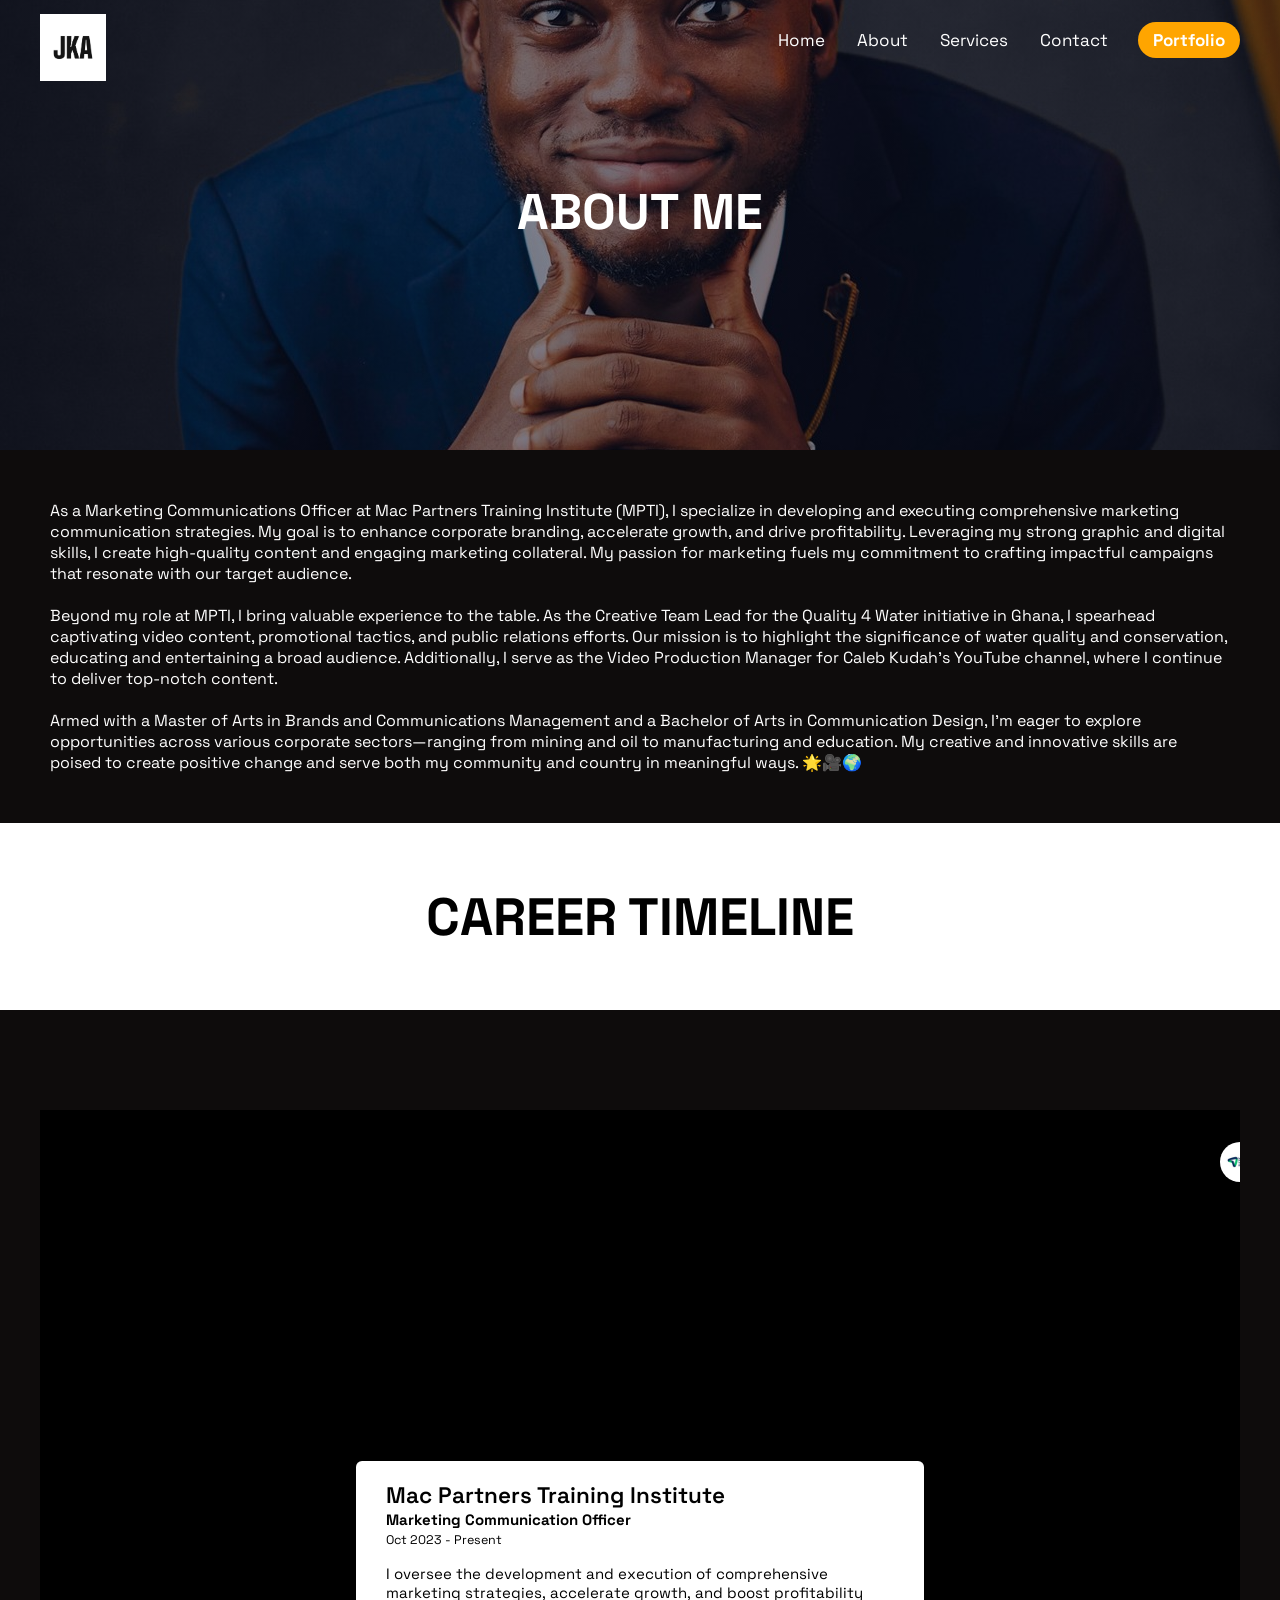
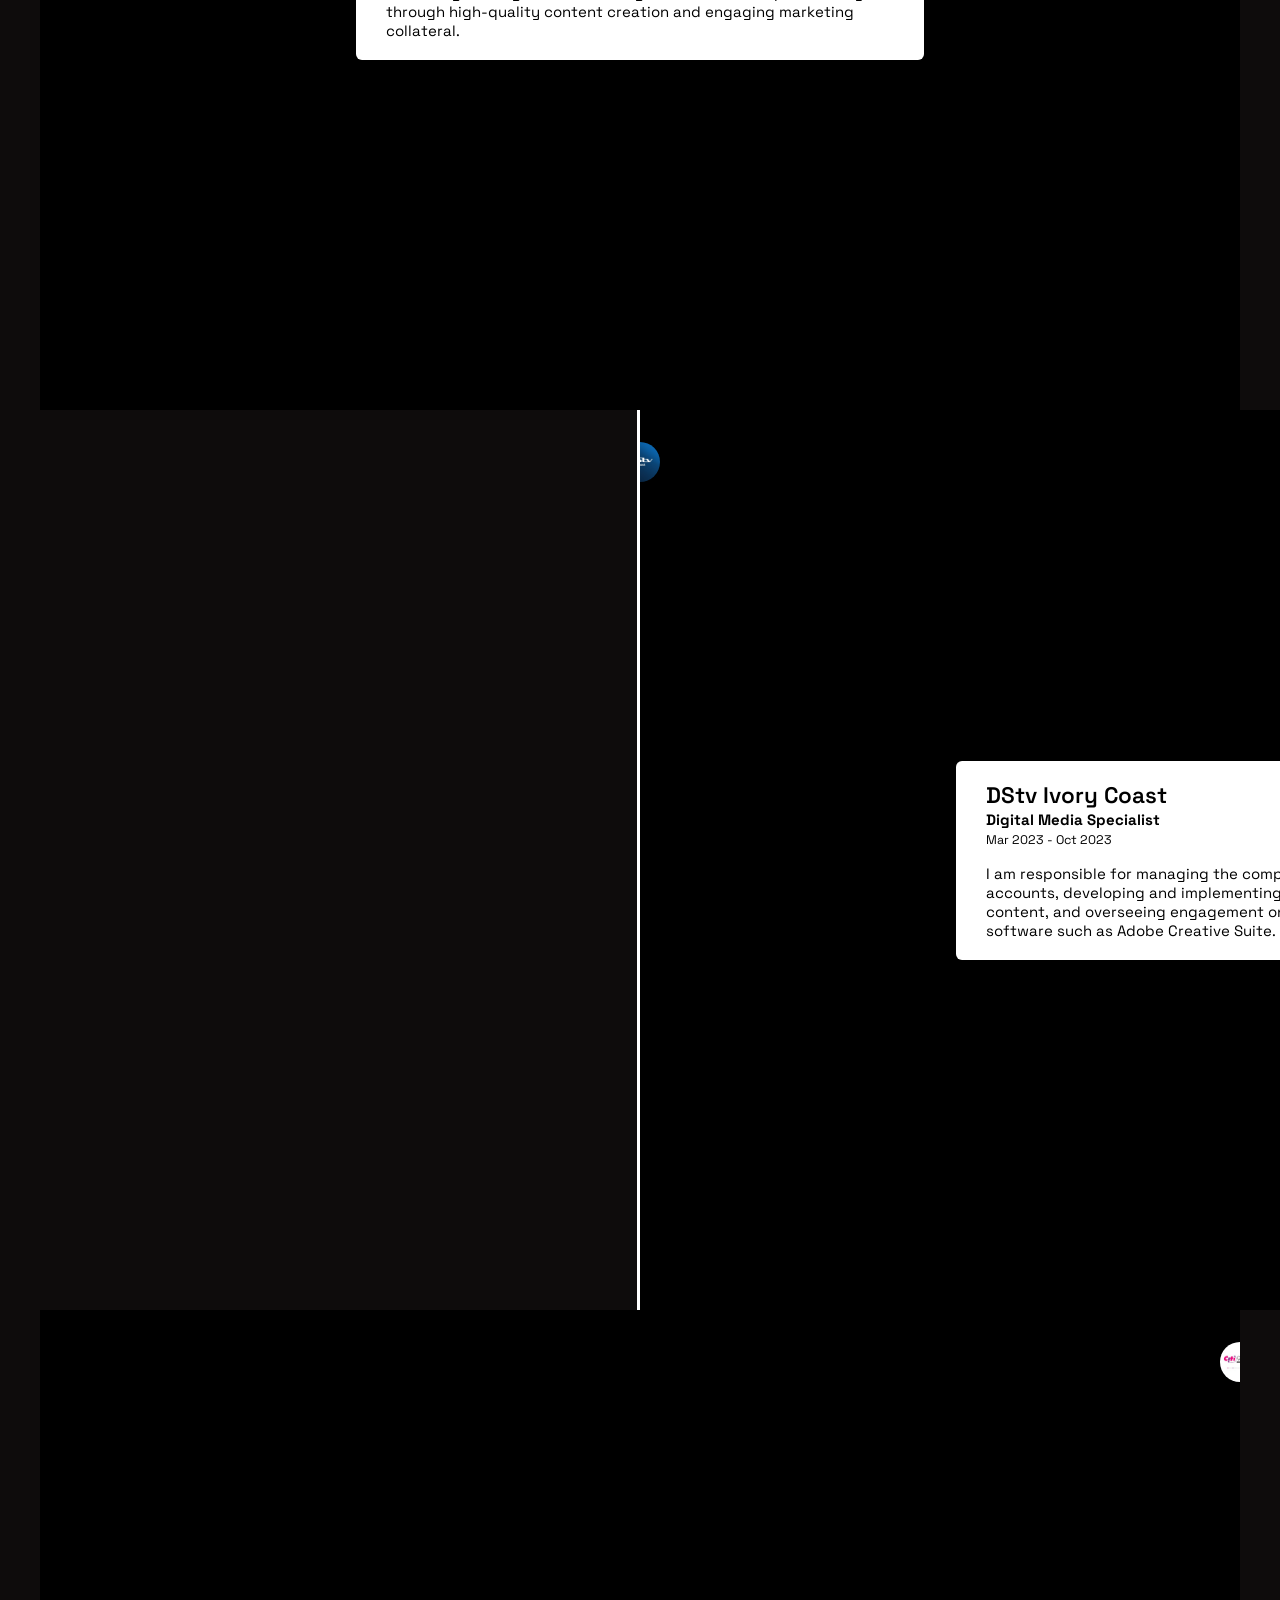
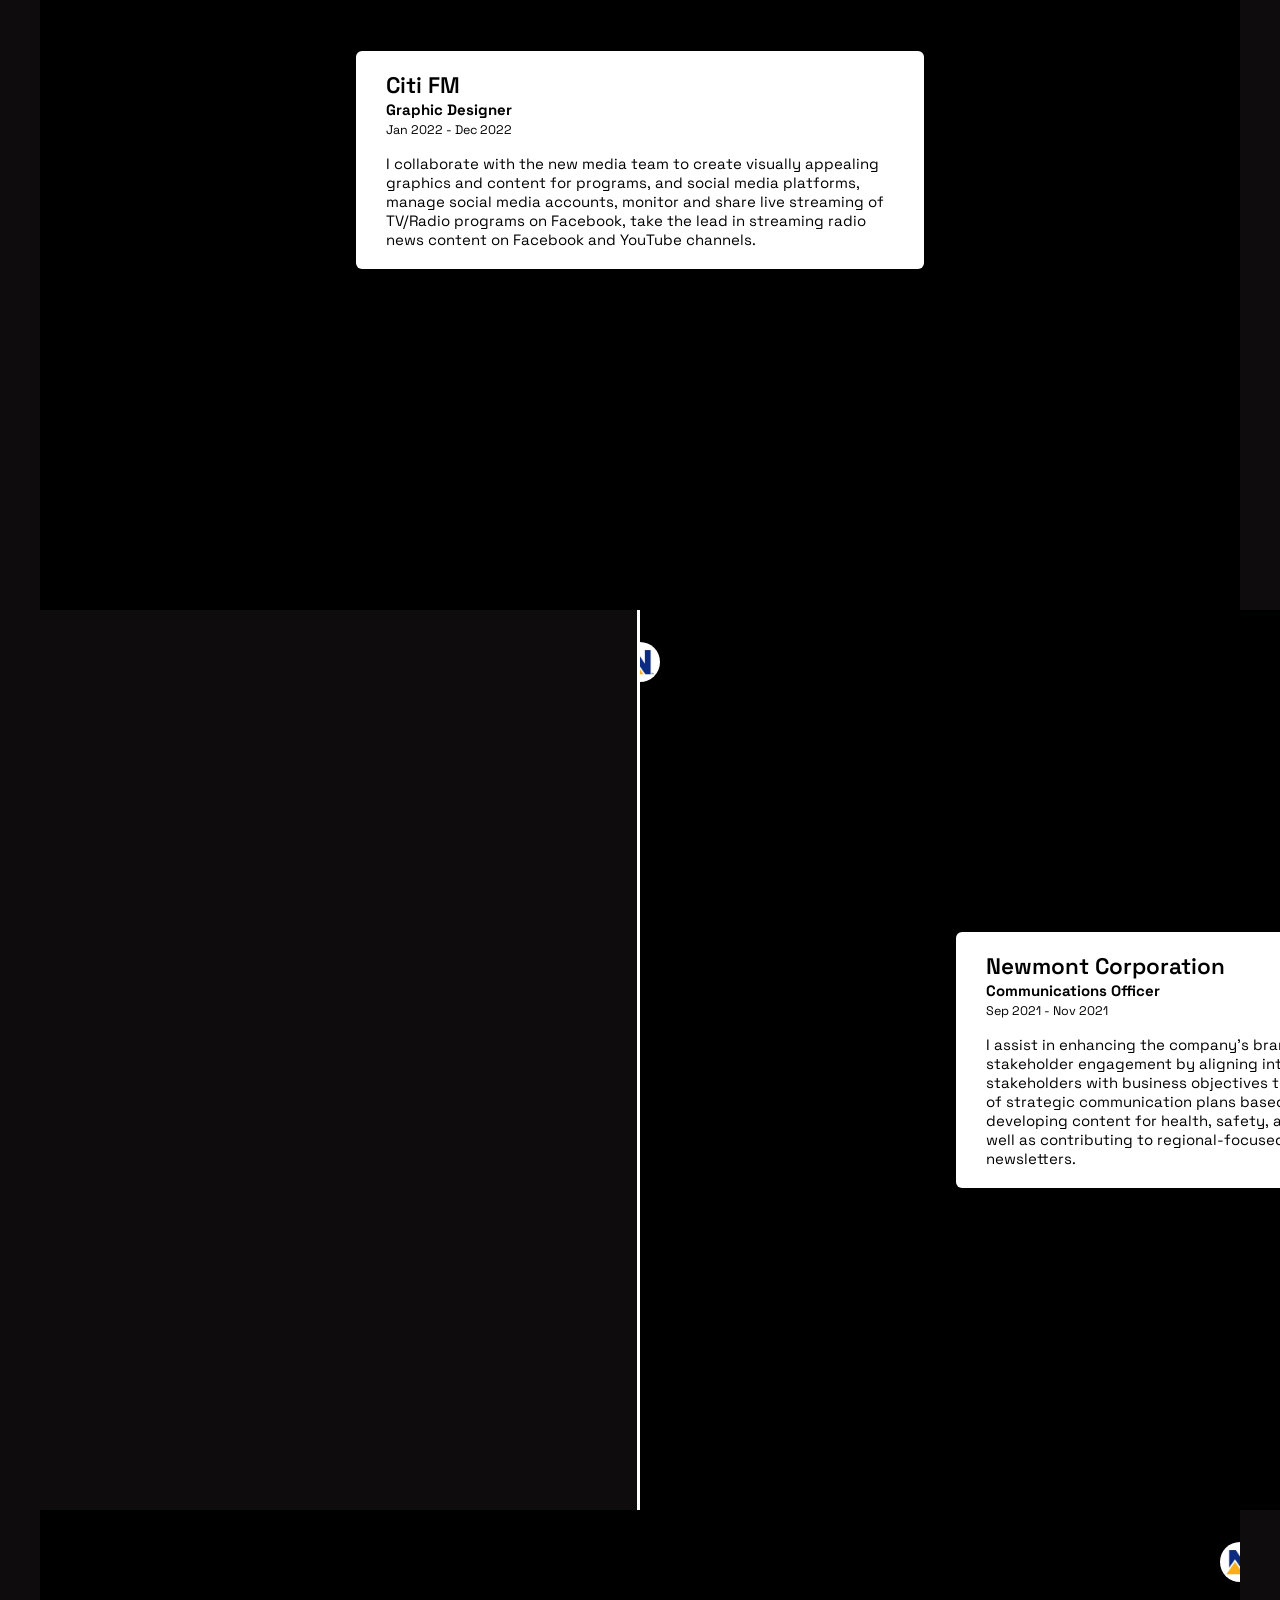
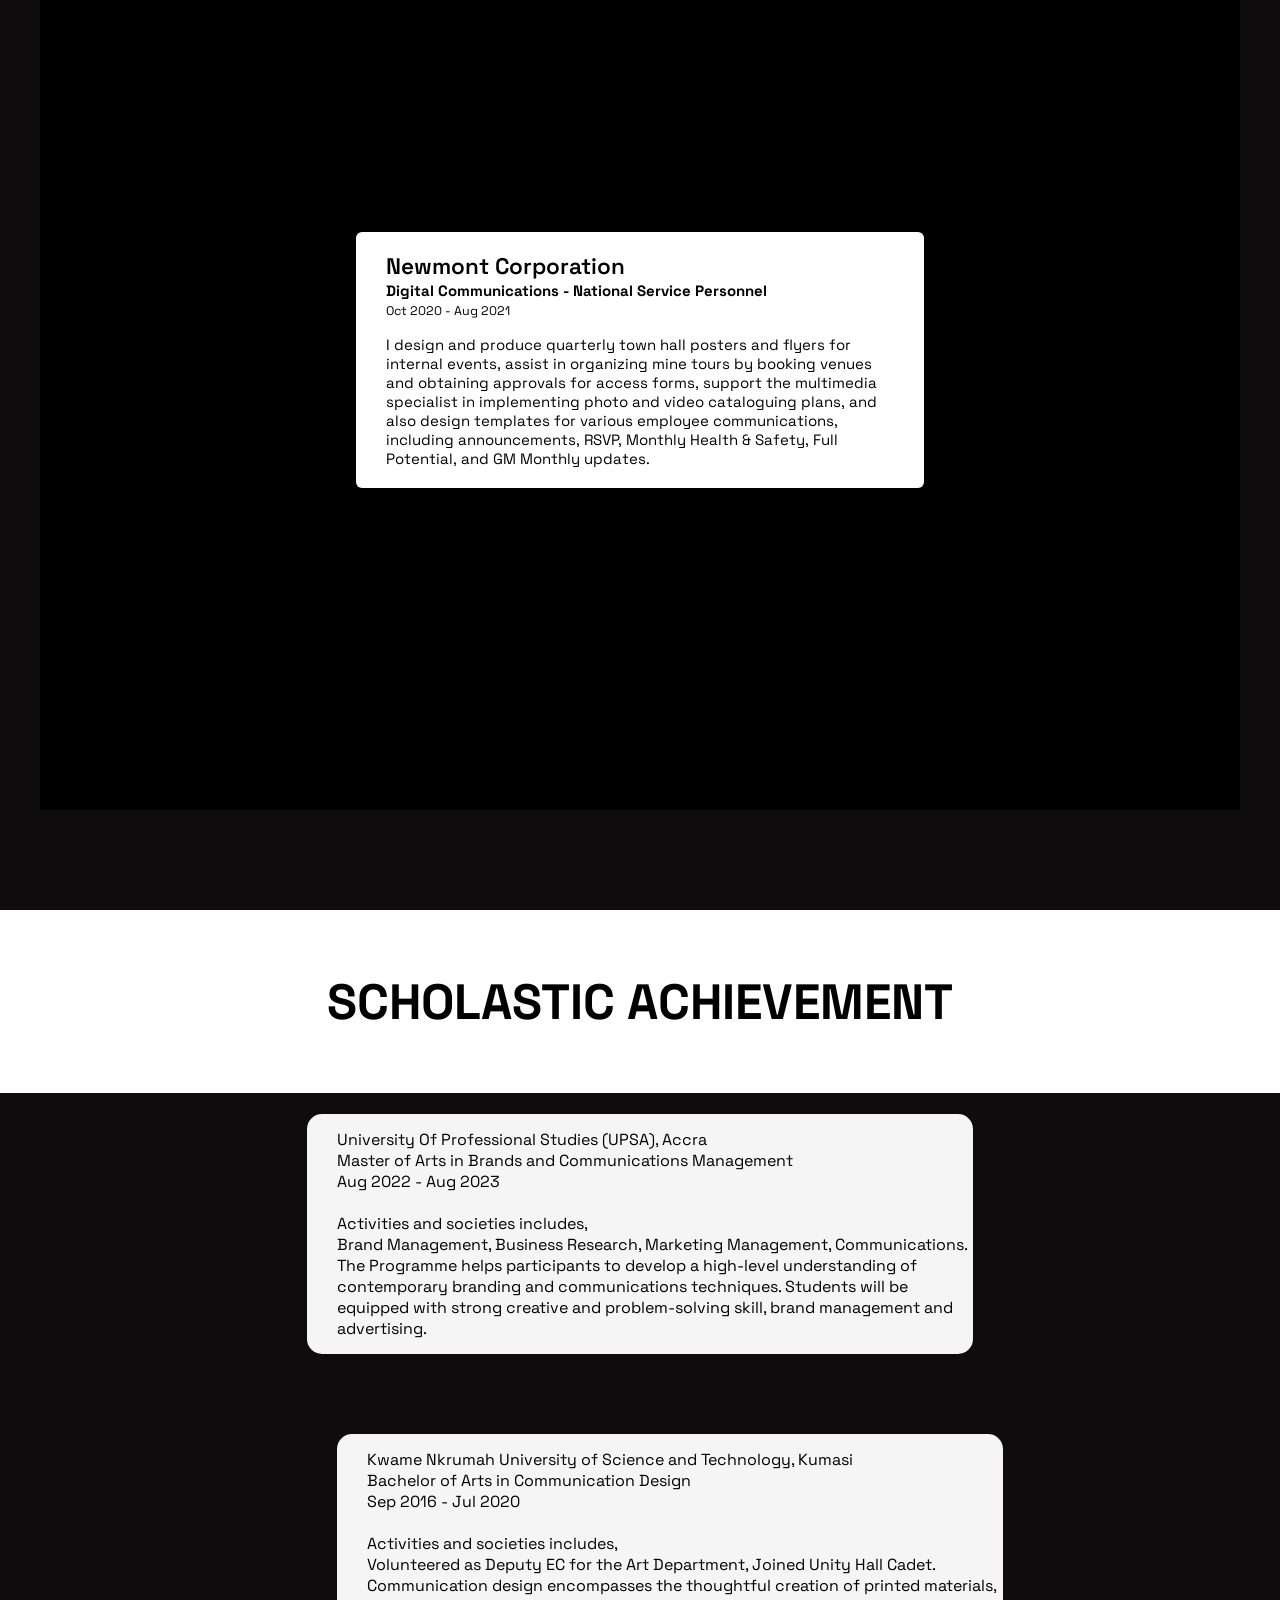
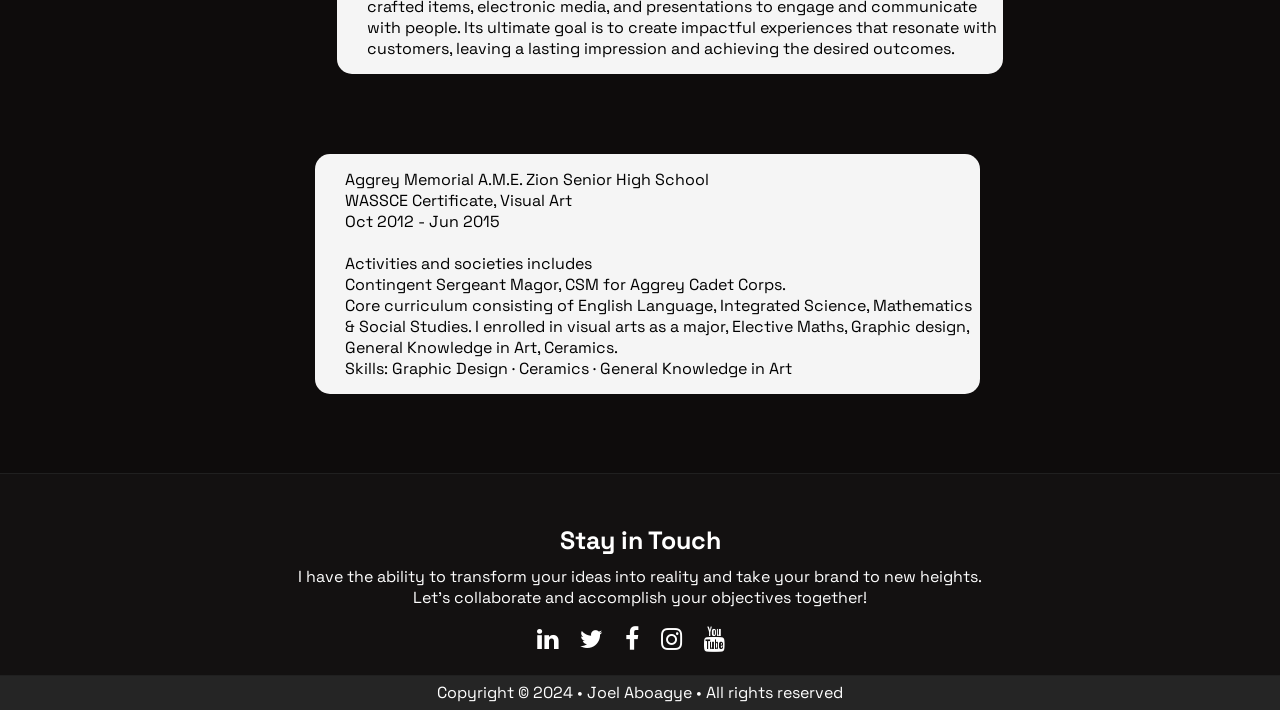
==== About.html @ 835c32fc "major changes" ====
<!DOCTYPE html>
<html lang="en">
<head>
    <meta charset="UTF-8">
    <meta http-equiv="X-UA-Compatible" content="IE=edge">
    <meta name="viewport" content="width=device-width, initial-scale=1.0">
    <link rel="stylesheet" href="styles.css">

    <link rel="stylesheet" href="https://cdnjs.cloudflare.com/ajax/libs/font-awesome/5.12.0-2/css/all.min.css" integrity="sha256-46r060N2LrChLLb5zowXQ72/iKKNiw/lAmygmHExk/o=" crossorigin="anonymous" />

    <link rel="preconnect" href="https://fonts.googleapis.com">
    <link rel="preconnect" href="https://fonts.gstatic.com" crossorigin>
    <link href="https://fonts.googleapis.com/css2?family=Poppins:wght@200;300;400;600;700&family=Space+Grotesk:wght@300;400;500;600;700&display=swap" rel="stylesheet">

    <link rel="stylesheet" href="//maxcdn.bootstrapcdn.com/font-awesome/4.1.0/css/font-awesome.min.css">
    <title>My Website</title>
</head>
<body>
    <header class="about-header">
        <div class="navbar">
            <div class="logo"><a href="index.html"><img src="mypics/JKA1.jpg" alt=""></a></div>

            <ul class="links">
                <li>
                    <a href="index.html" class="active">Home</a>
                </li>
                <li>
                    <a href="About.html">About</a>
                </li>
                <li>
                    <a href="Services.html">Services</a>
                </li>
                
                <li>
                    <a href="Contact.html">Contact</a>
                </li>
            </ul>
            <a href="#" class="action-btn">Portfolio</a>
            <div class="toggle_btn">
                <i class="fa fa-solid fa-bars"></i>
            </div>
            
        </div>
        <div class="dropdown-menu">
            <li>
                <a href="index.html" class="active">Home</a>
            </li>
            <li>
                <a href="About.html" class="abt-text-con">About</a>
            </li>
            <li>
                <a href="Services.html">Services</a>
            </li>
            
            <li>
                <a href="Contact.html">Contact</a>
            </li>

            <li>
                <a href="https://www.behance.net/knightworks" class="action-btn">Portfolio</a>
            </li>
        </div>  
        <h1 class="abt-text">ABOUT ME</h1>  
        </header>
        
        <section class="about-sec">
            
            <p>
                As a Marketing Communications Officer at Mac Partners Training Institute (MPTI), I specialize in developing and executing comprehensive marketing communication strategies. My goal is to enhance corporate branding, accelerate growth, and drive profitability. Leveraging my strong graphic and digital skills, I create high-quality content and engaging marketing collateral. My passion for marketing fuels my commitment to crafting impactful campaigns that resonate with our target audience. <br> <br>


                Beyond my role at MPTI, I bring valuable experience to the table. As the Creative Team Lead for the Quality 4 Water initiative in Ghana, I spearhead captivating video content, promotional tactics, and public relations efforts. Our mission is to highlight the significance of water quality and conservation, educating and entertaining a broad audience. Additionally, I serve as the Video Production Manager for Caleb Kudah’s YouTube channel, where I continue to deliver top-notch content. <br> <br> Armed with a Master of Arts in Brands and Communications Management and a Bachelor of Arts in Communication Design, I’m eager to explore opportunities across various corporate sectors—ranging from mining and oil to manufacturing and education. My creative and innovative skills are poised to create positive change and serve both my community and country in meaningful ways. 🌟🎥🌍
                </p>
        </section>


        <section class="insights-sec">
            <h1>CAREER TIMELINE</h1>
        </section>

        <div class="timeline">
            <div class="container left-container">
                <img src="wk exp icon folder/mac_partners_training_institute_mpti_logo (1).jpg" alt="">
                <div class="textbox">
                    <h2>Mac Partners Training Institute</h2>
                    <h4>Marketing Communication Officer</h4>
                    <small>Oct 2023 - Present</small>
                    <p>
                        I oversee the development and execution of comprehensive marketing strategies, accelerate growth, and boost profitability through high-quality content creation and engaging marketing collateral.
                    </p>
                    
                </div>
            </div>

            <div class="container right-container">
                <img src="wk exp icon folder/dstv_ci_logo.jpg" alt="">
                <div class="textbox">
                    <h2>DStv Ivory Coast</h2>
                    <h4>Digital Media Specialist</h4>
                    <small>Mar 2023 - Oct 2023</small>
                    <p>
                        I am responsible for managing the company's social media accounts, developing and implementing strategies, creating content, and overseeing engagement on all platforms and design software such as Adobe Creative Suite.
                    </p>
                </div>
            </div>

            <div class="container left-container">
                <img src="wk exp icon folder/1631345094212.jpg" alt="">
                <div class="textbox">
                    <h2>Citi FM</h2>
                    <h4>Graphic Designer</h4>
                    <small>Jan 2022 - Dec 2022</small>
                    <p>
                    I collaborate with the new media team to create visually appealing graphics and content for programs, and social media platforms, manage social media accounts, monitor and share live streaming of TV/Radio programs on Facebook, take the lead in streaming radio news content on Facebook and YouTube channels.
                    </p>
                    <span class="left-container-arrow"></span>
                </div>
            </div>

            <div class="container right-container">
                <img src="wk exp icon folder/newmont_logo.jpg" alt="">
                <div class="textbox">
                    <h2>Newmont Corporation</h2>
                    <h4>Communications Officer</h4>
                    <small>Sep 2021 - Nov 2021</small>
                    <p>
                        I assist in enhancing the company's brand reputation and stakeholder engagement by aligning internal and external stakeholders with business objectives through the implementation of strategic communication plans based on strategic priorities and developing content for health, safety, and wellbeing updates, as well as contributing to regional-focused stories for Ahafo Digest newsletters.
                    </p>
                    <span class="right-contanier-arrow"></span>
                </div>
            </div>


            <div class="container left-container">
                <img src="wk exp icon folder/newmont_logo.jpg" alt="">
                <div class="textbox">
                    <h2>Newmont Corporation</h2>
                    <h4>Digital Communications - National Service Personnel</h4>
                    <small>Oct 2020 - Aug 2021</small>
                    <p>
                        I design and produce quarterly town hall posters and flyers for internal events, assist in organizing mine tours by booking venues and obtaining approvals for access forms, support the multimedia specialist in implementing photo and video cataloguing plans, and also design templates for various employee communications, including announcements, RSVP, Monthly Health & Safety, Full Potential, and GM Monthly updates.
                    </p>
                    <span class="left-container-arrow"></span>
                </div>
            </div>
        </div>

        

        <section class="insights-sec-schol">
            <h1>SCHOLASTIC ACHIEVEMENT</h1>
        </section>
<br>
        <div class="edu-sec">
            <div>
                <img class="img-upsa" src="https://th.bing.com/th/id/R.47d1476c6feaf0cfed3f08c037cd4e60?rik=mJBoPCYulxwyiA&pid=ImgRaw&r=0" alt="">
            </div>

            <div class="edu-text">
                <p>University Of Professional Studies (UPSA), Accra  <br>
                    Master of Arts in Brands and Communications Management <br>
                            Aug 2022 - Aug 2023 <br>
                             <br>
                            Activities and societies includes, <br> Brand Management, Business Research, Marketing Management, Communications. <br>
                            The Programme helps participants to develop a high-level understanding of contemporary branding and communications techniques. Students will be equipped with strong creative and problem-solving skill, brand management and advertising.
                </p>
            </div>
        </div>


        <div class="edu-sec">
            <div>
                <img class="img-tech" src="https://th.bing.com/th/id/R.969e528e733d2553b0fc9f941fc9fe55?rik=bQxvaY7eZhx7xA&riu=http%3a%2f%2fafsyaw.com%2fassets%2fimages%2fKNUST-Seal.png&ehk=iBnoqmcMQBw2HQaSf4mGIztIzxyto2aoMhI7Qc3y7d8%3d&risl=&pid=ImgRaw&r=0" alt="">
            </div>

            <div class="edu-text">
                <p>
                    Kwame Nkrumah University of Science and Technology, Kumasi
                    <br>
                    Bachelor of Arts in Communication Design <br>
                    Sep 2016 - Jul 2020  <br>
                     <br>
                    Activities and societies includes, <br> Volunteered as Deputy EC for the Art Department, Joined Unity Hall Cadet.<br>
                    Communication design encompasses the thoughtful creation of printed materials, crafted items, electronic media, and presentations to engage and communicate with people. Its ultimate goal is to create impactful experiences that resonate with customers, leaving a lasting impression and achieving the desired outcomes.
                </p>
            </div>
        </div>


        <div class="edu-sec">
            <div>
                <img class="img-agg" src="https://th.bing.com/th/id/R.e1ce045b26435113aca2fcd8157091fb?rik=fn79MiaifvZ8BA&pid=ImgRaw&r=0&sres=1&sresct=1" alt="">
            </div>

            <div class="edu-text">
                <p>
                    Aggrey Memorial A.M.E. Zion Senior High School <br>
                    WASSCE Certificate, Visual Art  <br>
                    Oct 2012 - Jun 2015 <br>
                     <br>
                    Activities and societies includes <br> Contingent Sergeant Magor, CSM for Aggrey Cadet Corps. <br>
                    Core curriculum consisting of English Language, Integrated Science, Mathematics & Social Studies. I enrolled in visual arts as a major, Elective Maths, Graphic design, General Knowledge in Art, Ceramics. <br>
                    Skills: Graphic Design · Ceramics · General Knowledge in Art </p>
            </div>
        </div>


        

        <footer>
            <h3>Stay in Touch</h3>
            <p>I have the ability to transform your ideas into reality and take your brand to new heights. <br> Let's collaborate and accomplish your objectives together!</p>
            <div class="footer-icons">
                <a href="https://www.linkedin.com/in/joel-kwabena-aboagye-44b17a11a/"><i class="fa fa-brands fa-linkedin"></i></a>
                <a href="https://twitter.com/JoelKAboagye"><i class="fa fa-brands fa-twitter"></i></a>
                <a href="https://www.facebook.com/JoelKAboagye"><i class="fa fa-brands fa-facebook"></i></a>
                <a href="https://www.instagram.com/joelkaboagye/"><i class="fa fa-brands fa-instagram"></i></a>
                <a href="https://www.youtube.com/@JoelAboagye?sub_confirmation=1"><i class="fa fa-brands fa-youtube"></i></a>
            </div>
        </footer>
        <p class="footer-don">Copyright © 2024 • Joel Aboagye • All rights reserved</p>
    <script>
        const toggleBtn = document.querySelector('.toggle_btn')
        const toggleBtnIcon = document.querySelector('.toggle_btn i')
        const dropdownMenu = document.querySelector('.dropdown-menu')

        toggleBtn.onclick = function() {
            dropdownMenu.classList.toggle('open')
            const isOpen = dropdownMenu.classList.contains('open')

            toggleBtnIcon.classList = isOpen
            ? 'fa fa-solid fa-times'
            : 'fa fa-solid fa-bars'
        }
    </script>
</body>
</html>
---- styles.css ----
*{
    margin: 0;
    padding: 0;
    font-family: 'Space Grotesk', sans-serif;
    box-sizing: border-box;
}


body{
    background-color: rgb(14, 12, 12);
    color: #fff;
}

header{
    min-height: 100vh;
    width: 100%;
    background-position: center;
    background-size: cover;
    position: relative;
    padding-left: 30px;
    padding-right: 30px; 
    background-image: linear-gradient(rgba(4,9,30,0.3), rgba(4,9,30,0.3)),
    url(mypics/WhatsApp\ Image\ 2024-02-21\ at\ 11.36.39\ AM3.jpg);
    
}



li{
    list-style: none;
}

a{
    text-decoration: none;
    font-size: 17px;
    color: white;
}

a:hover{
    color: orange;
    outline: #fff;
}

.navbar{
    margin-top: 50px;
    width: 100%;
    height: 80px;
    max-width: 1200px;
    margin: 0 auto;
    display: flex;
    align-items: center;
    justify-content: space-between;
}

.navbar .logo img{
    margin-top: 20px    ;
    width: 23%;
    position: relative;
}

.navbar .links{
    display: flex;
    gap: 2rem;
    padding-left: 450px;
    margin-right: 30px;
}

.navbar .toggle_btn {
    font-size: 1.5rem;
    cursor: pointer;
    display: none;
}

@media (max-width: 1100px) {
    .navbar .logo img{
        width: 8%;
        position: relative;
    }
}


.action-btn{
    background-color: orange;
    padding: 7px 15px 7px 15px;
    border-radius: 40px;
    font-weight: bold;
    cursor: pointer;
    outline: none;
    transition: scale 0.2 ease;
}

.action-btn:hover{
    scale: 1.05;
    color: #fff;
}

.action-btn:active{
    scale: 0.95;
}

.dropdown-menu{
    display: none;
    position: absolute;
    right: 2rem;
    top: 55px;
    height: 0;
    width: 300px;
    background: rgba(255, 255, 255, 0.13);
    backdrop-filter: blur(15px);
    border-radius: 15px;
    overflow: hidden;
    transition: height 0.2s cubic-bezier(0.175, 0.885, 0.32, 1.275);
}

.dropdown-menu.open{
    height: 240px;
}

.dropdown-menu li{
    padding: 0.7rem;
    display: flex;
    align-items: center;
    justify-content: center;
}

.dropdown-menu .action-btn{
    width: 100%;
    display: flex;
    justify-content: center;
}

@media (max-width: 1100px) {
    .navbar .links,
    .navbar .action-btn{
        display: none;
    }

    .navbar .toggle_btn{
        display: block;
    }

    .dropdown-menu{
        display: block;
    }
}

@media (max-width: 576px){
    .dropdown-menu{
        left: 2rem;
        width: unset;
    }
}


section#hero{
    height: calc(100vh - 60px);
    display: flex;
    flex-direction: column;
    align-items: center;
    justify-content: center;
    text-align: center;
}

#hero h1{
    padding-top: 80px;
    font-size: 3.5rem;
}


@media (max-width: 830px) {
    #hero h1{
        font-size: 1.539rem;
    }

    #hero .hero-sec{
        color: white;
        font-size: 14px;
    }
}

#hero h1 .hero-sec{
    padding-top: 50px;
    
}

#hero p{
    color: white;
    font-size: 15.5px;
}

.home-about-sec{
    padding-top: 50px;
    padding-left: 90px;
    padding-right: 90px;
    text-align: left;
    padding-bottom: 20px;
}

.home-about-sec h2{
    font-size: 35px;
    padding-bottom: 20px;
}

.home-about-sec p{
    padding-bottom: 25px;
}


@media (max-width: 700px){
    .home-about-sec{
        font-size: 15px;
        text-align: center;
        padding-left: 35px;
        padding-right: 35px;
        padding-bottom: 20px;
    }

    .home-about-sec h2{
        font-size: 25px;
        padding-bottom: 20px;
    }
}


.insights-container{
      display: grid;
      grid-template-columns: 1fr 1fr 1fr;
      align-items: center;
      background-blend-mode: darken;
      
}

@media (max-width: 800px) {
    .insights-container{
        grid-template-columns: 1fr 1fr;
    }
}


.insights-container img{
    filter:grayscale(100%);
    opacity: 0.8;
    margin: 0;
}


.insights-container img:hover{
    transition: 1s;
    filter: initial;
    transform-style: flat;
}


@media (max-width: 585px) {
    .insights-container{
        grid-template-columns: 1fr;
    }
}

.insights-container img{
    width: 100%;
}


.about-sec{
    padding-left: 50px;
    padding-right: 50px;
}

.insights-sec{
    width: 100%;
    background-color: white;
    color: black;
    text-align: center;
    padding-top: 60px;
    font-size: 35px;
    padding-bottom: 60px;
    margin-top: 50px;
}

.insights-sec-schol{
    width: 100%;
    background-color: white;
    color: black;
    text-align: center;
    padding-top: 60px;
    font-size: 33px;
    padding-bottom: 60px;
    margin-top: 50px;
}


.about-header{
    min-height: 50vh;
    width: 100%;
    background-image: linear-gradient(rgba(4,9,30,0.5), rgba(4,9,30,0.5)),
    url(mypics/WhatsApp\ Image\ 2024-02-21\ at\ 11.36.39\ AM3A.jpg);
    background-position: center;
    background-size: initial;
    position: relative;
    padding-left: 30px;
    padding-right: 30px; 
}

.about-header .abt-text{
    text-align: center;
    color: #fff;
    padding-top: 100px;
    font-size: 50px;
}

.about-sec p{
    margin-top: 50px;
    margin-bottom: 50px;
}


@media (max-width: 700px){
    .about-sec p{
        font-size: 13.5px;
        text-align: center;
        padding-left: 0;
        padding-right: 0;
    }
    .about-header .abt-text{
        font-size: 35px;
    }

    .insights-sec{
        font-size: 17px;
        padding-bottom: 40px;
        padding-top: 40px;

    }
}

.timeline{
    position: relative;
    max-width: 1200px;
    margin: 100px auto;
}

.container{
    padding: 10px 50px;
    position: relative;
}


.textbox{
    padding: 20px 30px;
    background: white;
    border-radius: 6px;
    font-size: 15px;
    color: black;
    width: 50%;
}

.left-container{
    left: 0;
}

.right-container{
    left: 50%;
}

.container img{
    position: absolute;
    width: 40px;
    border-radius: 50%;
    right: -20px;
    top: 32px;
    z-index: 10;
}

.right-container img{
    left: -20px;
}

.timeline::after{
    content: '';
    position: absolute;
    width: 6px;
    height: 100%;
    background: white;
    top: 0;
    left: 50%;
    margin-left: -3px;
    z-index: -1;
}


.textbox h2{
    font-weight: 600;
}

.textbox small{
    display: inline-block;
    margin-bottom: 16px;
}


@media screen and (max-width: 600px) {
    .timeline{
        margin: 50px auto;
    }

    .timeline::after{
        left: 31px;
    }

    .container{
        width: 100%;
        padding-left: 80px;
        padding-right: 25px;
    }

    .textbox{
        font-size: 13px;
    }
    
    .textbox small{
        margin-bottom: 10px;
    }

    .right-container{
        left: 0;
    }

    .left-container img, .right-container img{
        left: 10px;
    }

    .left-container-arrow, .right-container-arrow{
        border-right: 15px solid white;
        border-left: 0;
        left: -15px;
    }
}


.Contact-header{
    min-height: 50vh;
    width: 100%;
    background-image: linear-gradient(rgba(4,9,30,0.5), rgba(4,9,30,0.5)),
    url(mypics/WhatsApp\ Image\ 2024-02-21\ at\ 1.26.48\ PM.jpeg.jpg);
    background-position:unset;
    position: relative;
    padding-left: 30px;
    padding-right: 30px; 
}


.Contact-header .abt-text-con{
    text-align: center;
    color: #fff;
    padding-top: 100px;
    font-size: 50px;
}


.btn{
    display: flex;
    align-items: center;
    justify-content: center;
}

button {
    font-size: 1.5rem;
    color: #FAFAFA;
    text-transform: uppercase;
    padding: 10px 20px;
    border-radius: 10px;
    border: 2px solid #FAFAFA;
    background: #252525;
    box-shadow: 3px 3px #fafafa;
    cursor: pointer;
    margin: 35px 0;
  }
  
  button:active {
    box-shadow: none;
    transform: translate(3px, 3px);
  }

.contact-section-page{
    display: flex;
    align-items: center;
    justify-content: center;
    margin-top: 50px;
}

.name-sec{
    width: 450px;
    height: 50px;
    border: none;
    margin-top: 15px;
    background-color: rgb(17, 16, 16);
    color: white;
    padding-left: 50px;
    border-radius: 10px;
    outline: white dashed 0.5px;
}


.name-sec::placeholder{
    color: white;
}

.text-writ{
    padding-top: 35px;
    font-size: 18px;
}

.text-area{
    background-color: #252525;
    color: white;
    margin-top: 50px;
    padding-left: 15px;
    font-size: 18px;
    border-radius: 15px;
}

.text-area::placeholder{
    text-align: center;
    font-size: 20px;
    color: white;
    padding-top: 10px;
}


@media (max-width: 700px) {
    .contact-section-page .name-sec{
        width: 330px;
    }

    .contact-section-page{
        padding-left: 100px;
        padding-right: 100px;
    }

    .text-area{
        color: blue;
        display: none;
}

    .text-writ{
        font-size: medium;
        text-align: center;
        padding-bottom: 15px;
    }


    .btn button{
        padding: 7px 10px;
        font-size: medium;
    }

    .Contact-header .abt-text-con{
        font-size: 35px;
    }
}


.Services-header{
    min-height: 50vh;
    width: 100%;
    background-image: linear-gradient(rgba(4,9,30,0.5), rgba(4,9,30,0.5)),
    url(top\ side.jpeg);
    background-position:center;
    position: relative;
    padding-left: 30px;
    padding-right: 30px; 
}

@media (max-width: 760px) {
    .Services-header{
        background-position: left;
    }

    .Services-header .abt-text-con {
        opacity: 1;
    }
}

.Services-header .abt-text-con{
    text-align: center;
    color: #fff;
    padding-top: 130px;
    font-size: 40px;
}

section .p{
    margin-top: 70px;
    margin-bottom: 100px;
    font-size: 20px;
    padding-left: 100px;
    padding-right: 100px;
    text-align: center;
}

.service-side{
    display: flex;
    justify-content: center;
    margin-top: 50px;
}


.left-side img{
    width: 30rem;
}

.right-side{
    background: white;
    font-size: 15px;
    color: black;
    height: 320px;
    width: 380px;
}


.logo1{
    height: 314px;
    margin-left: 0.1px;
}


.logo2{
    height: 318px;
}

.right-side p{
    font-size: 17px;
    text-align: center;
    padding-top: 28px;
    padding-left: 10px;
    padding-right: 10px;
}

@media (max-width: 700px) {
    
    .left-side img{
        width: 19rem;
        margin-bottom: 0;
    }

    .left-side{
        margin-bottom: 0;
    }

    .right-side{
        margin-top: 0;
        width: 305px;
    }

    section .p{
        padding-left: 60px;
        padding-right: 60px;
        font-size: 16px;
    }
    .logo2{
        height: 400px;
    }
}


@media (max-width: 900px) {
    .service-side{
        display: flex;
        flex-direction: column;
        justify-content: center;
        align-items: center;
    }
}

.edu-sec{
    display: flex;
    justify-content: center;
    align-items: center;
    margin-bottom: 80px;
    
}

.edu-text{
    padding-left: 30px;
    width: 52%;
    background-color: whitesmoke;
    color: black;
    padding-top: 15px;
    padding-bottom: 15px;
    border-radius: 15px;
}

.img-agg{
    width: 30vh;
    margin-right: 15px;
}

.img-upsa{
    width: 30vh;
}

.img-tech{
    width: 21vh;
    margin-right: 60px;
}


.img-bedmo{
    width: 26vh;
    margin-right: 40px;
}


@media (max-width: 700px) {
    .edu-sec{
        flex-direction: column;
        font-size: 13px;
        text-align: center;
    }

    .edu-text{
        padding-left: 20px;
        padding-right: 20px;
        width: 80%;
    }

    .img-tech, .img-agg, .img-upsa{
        margin-bottom : 10px;
        margin-right: 0px;
        width: 25vh;
    }

    .img-tech{
        width: 18vh;
    }

    .img-bedmo{
        margin-left: 35px;
    }


    .insights-sec-schol{
        font-size: 17px;
    }
}


footer{
    width: 100%;
    background-color: rgb(19, 17, 17);
    padding-top: 50px;
    padding-bottom: 20px;
    text-align: center;
    outline: rgb(32, 32, 32) solid 1px;
}

footer h3{
    font-size: 25px;
    margin-bottom: 10px;
}

footer p{
    margin-bottom: 15px;
}

.footer-icons a{
    font-size: 25px;
    margin-right: 18px;
}

.footer-don{
    text-align: center;
    padding-top: 7px;
    padding-bottom: 7px;
    background-color: #252525;
}

@media (max-width: 800px) {
    footer{
        font-size: 13px;
        margin-right: 35px;
        padding-left: 20px;
        padding-right: 20px;
        padding-top: 20px;
    }

    .footer-icons a{
        font-size: 18px;
        margin-left: 10px;
    }

    .footer-don{
        font-size: 12px;
    }
}




.container {
    position: relative;
    width: 100%;
    min-height: 100vh;
    padding: 2rem;
    background-color: black;
    overflow: hidden;
    display: flex;
    align-items: center;
    justify-content: center;
  }
  
  .form {
    width: 100%;
    max-width: 820px;
    background-color: #fff;
    border-radius: 10px;
    box-shadow: 0 0 20px 1px rgba(0, 0, 0, 0.1);
    z-index: 1000;
    overflow: hidden;
    display: grid;
    grid-template-columns: repeat(2, 1fr);
  }
  
  .contact-form {
    background-color: rgb(36, 118, 146);
    position: relative;
  }
  
  .circle {
    border-radius: 50%;
    background: linear-gradient(135deg, transparent 20%, #000000);
    position: absolute;
  }
  
  .circle.one {
    width: 130px;
    height: 130px;
    top: 130px;
    right: -40px;
  }
  
  .circle.two {
    width: 80px;
    height: 80px;
    top: 10px;
    right: 30px;
  }
  
  .contact-form:before {
    content: "";
    position: absolute;
    width: 26px;
    height: 26px;
    background-color: rgb(36, 118, 146);
    transform: rotate(45deg);
    top: 50px;
    left: -13px;
  }
  
  form {
    padding: 2.3rem 2.2rem;
    z-index: 10;
    overflow: hidden;
    position: relative;
  }
  
  .title {
    color: #fff;
    font-weight: 500;
    font-size: 1.5rem;
    line-height: 1;
    margin-bottom: 0.7rem;
  }
  
  .input-container {
    position: relative;
    margin: 1rem 0;
  }
  
  .input {
    width: 100%;
    outline: none;
    border: 2px solid #fafafa;
    background: none;
    padding: 0.6rem 1.2rem;
    color: #fff;
    font-weight: 500;
    font-size: 0.95rem;
    letter-spacing: 0.5px;
    border-radius: 25px;
    transition: 0.3s;
  }
  
  textarea.input {
    padding: 0.8rem 1.2rem;
    min-height: 150px;
    border-radius: 22px;
    resize: none;
    overflow-y: auto;
  }
  
  .input-container label {
    position: absolute;
    top: 50%;
    left: 15px;
    transform: translateY(-50%);
    padding: 0 0.4rem;
    color: #fafafa;
    font-size: 0.9rem;
    font-weight: 400;
    pointer-events: none;
    z-index: 1000;
    transition: 0.5s;
  }
  
  .input-container.textarea label {
    top: 1rem;
    transform: translateY(0);
  }
  
  .btn {
    padding: 0.6rem 1.3rem;
    background-color: #fff;
    border: 2px solid #fafafa;
    font-size: 0.95rem;
    color: rgb(36, 118, 146);
    line-height: 1;
    border-radius: 25px;
    outline: none;
    cursor: pointer;
    transition: 0.3s;
    margin: 0;
  }
  
  .btn:hover {
    background-color: transparent;
    color: #fff;
  }
  
  .input-container span {
    position: absolute;
    top: 0;
    left: 25px;
    transform: translateY(-50%);
    font-size: 0.8rem;
    padding: 0 0.4rem;
    color: transparent;
    pointer-events: none;
    z-index: 500;
  }
  
  .input-container span:before,
  .input-container span:after {
    content: "";
    position: absolute;
    width: 10%;
    opacity: 0;
    transition: 0.3s;
    height: 5px;
    background-color: rgb(36, 118, 146);
    top: 50%;
    transform: translateY(-50%);
  }
  
  .input-container span:before {
    left: 50%;
  }
  
  .input-container span:after {
    right: 50%;
  }
  
  .input-container.focus label {
    top: 0;
    transform: translateY(-50%);
    left: 25px;
    font-size: 0.8rem;
  }
  
  .input-container.focus span:before,
  .input-container.focus span:after {
    width: 50%;
    opacity: 1;
  }
  
  .contact-info {
    padding: 2.3rem 2.2rem;
    position: relative;
  }
  
  .contact-info .title {
    color: rgb(36, 118, 146);
  }
  
  .text {
    color: #333;
    margin: 1.5rem 0 2rem 0;
  }
  
  .information {
    display: flex;
    color: #555;
    margin: 0.7rem 0;
    align-items: center;
    font-size: 0.95rem;
  }
  
  .icon {
    width: 28px;
    margin-right: 0.7rem;
  }
  
  .social-media {
    padding: 2rem 0 0 0;
  }
  
  .social-media p {
    color: #333;
  }
  
  .social-icons {
    display: flex;
    margin-top: 0.5rem;
  }
  
  .social-icons a {
    width: 35px;
    height: 35px;
    border-radius: 5px;
    background: linear-gradient(45deg, rgb(36, 118, 146), rgb(31, 105, 129));
    color: #fff;
    text-align: center;
    line-height: 35px;
    margin-right: 0.5rem;
    transition: 0.3s;
  }
  
  .social-icons a:hover {
    transform: scale(1.05);
  }
  
  .contact-info:before {
    content: "";
    position: absolute;
    width: 110px;
    height: 100px;
    border: 22px solid rgb(36, 118, 146);
    border-radius: 50%;
    bottom: -77px;
    right: 50px;
    opacity: 0.3;
  }
  
  .big-circle {
    position: absolute;
    width: 500px;
    height: 500px;
    border-radius: 50%;
    background: linear-gradient(to bottom, rgb(36, 118, 146), rgb(29, 102, 126));
    bottom: 50%;
    right: 50%;
    transform: translate(-40%, 38%);
  }
  
  .big-circle:after {
    content: "";
    position: absolute;
    width: 360px;
    height: 360px;
    background-color: black;
    border-radius: 50%;
    top: calc(50% - 180px);
    left: calc(50% - 180px);
  }
  
  .square {
    position: absolute;
    height: 400px;
    top: 50%;
    left: 50%;
    transform: translate(181%, 11%);
    opacity: 0.2;
  }
  
  @media (max-width: 850px) {
    .form {
      grid-template-columns: 1fr;
    }
  
    .contact-info:before {
      bottom: initial;
      top: -75px;
      right: 65px;
      transform: scale(0.95);
    }
  
    .contact-form:before {
      top: -13px;
      left: initial;
      right: 70px;
    }
  
    .square {
      transform: translate(140%, 43%);
      height: 350px;
    }
  
    .big-circle {
      bottom: 75%;
      transform: scale(0.9) translate(-40%, 30%);
      right: 50%;
    }
  
    .text {
      margin: 1rem 0 1.5rem 0;
    }
  
    .social-media {
      padding: 1.5rem 0 0 0;
    }
  }
  
  @media (max-width: 480px) {
    .container {
      padding: 1.5rem;
    }
  
    .contact-info:before {
      display: none;
    }
  
    .square,
    .big-circle {
      display: none;
    }
  
    form,
    .contact-info {
      padding: 1.7rem 1.6rem;
    }
  
    .text,
    .information,
    .social-media p {
      font-size: 0.8rem;
    }
  
    .title {
      font-size: 1.15rem;
    }
  
    .social-icons a {
      width: 30px;
      height: 30px;
      line-height: 30px;
    }
  
    .icon {
      width: 23px;
    }
  
    .input {
      padding: 0.45rem 1.2rem;
    }
  
    .btn {
      padding: 0.45rem 1.2rem;
    }
  }
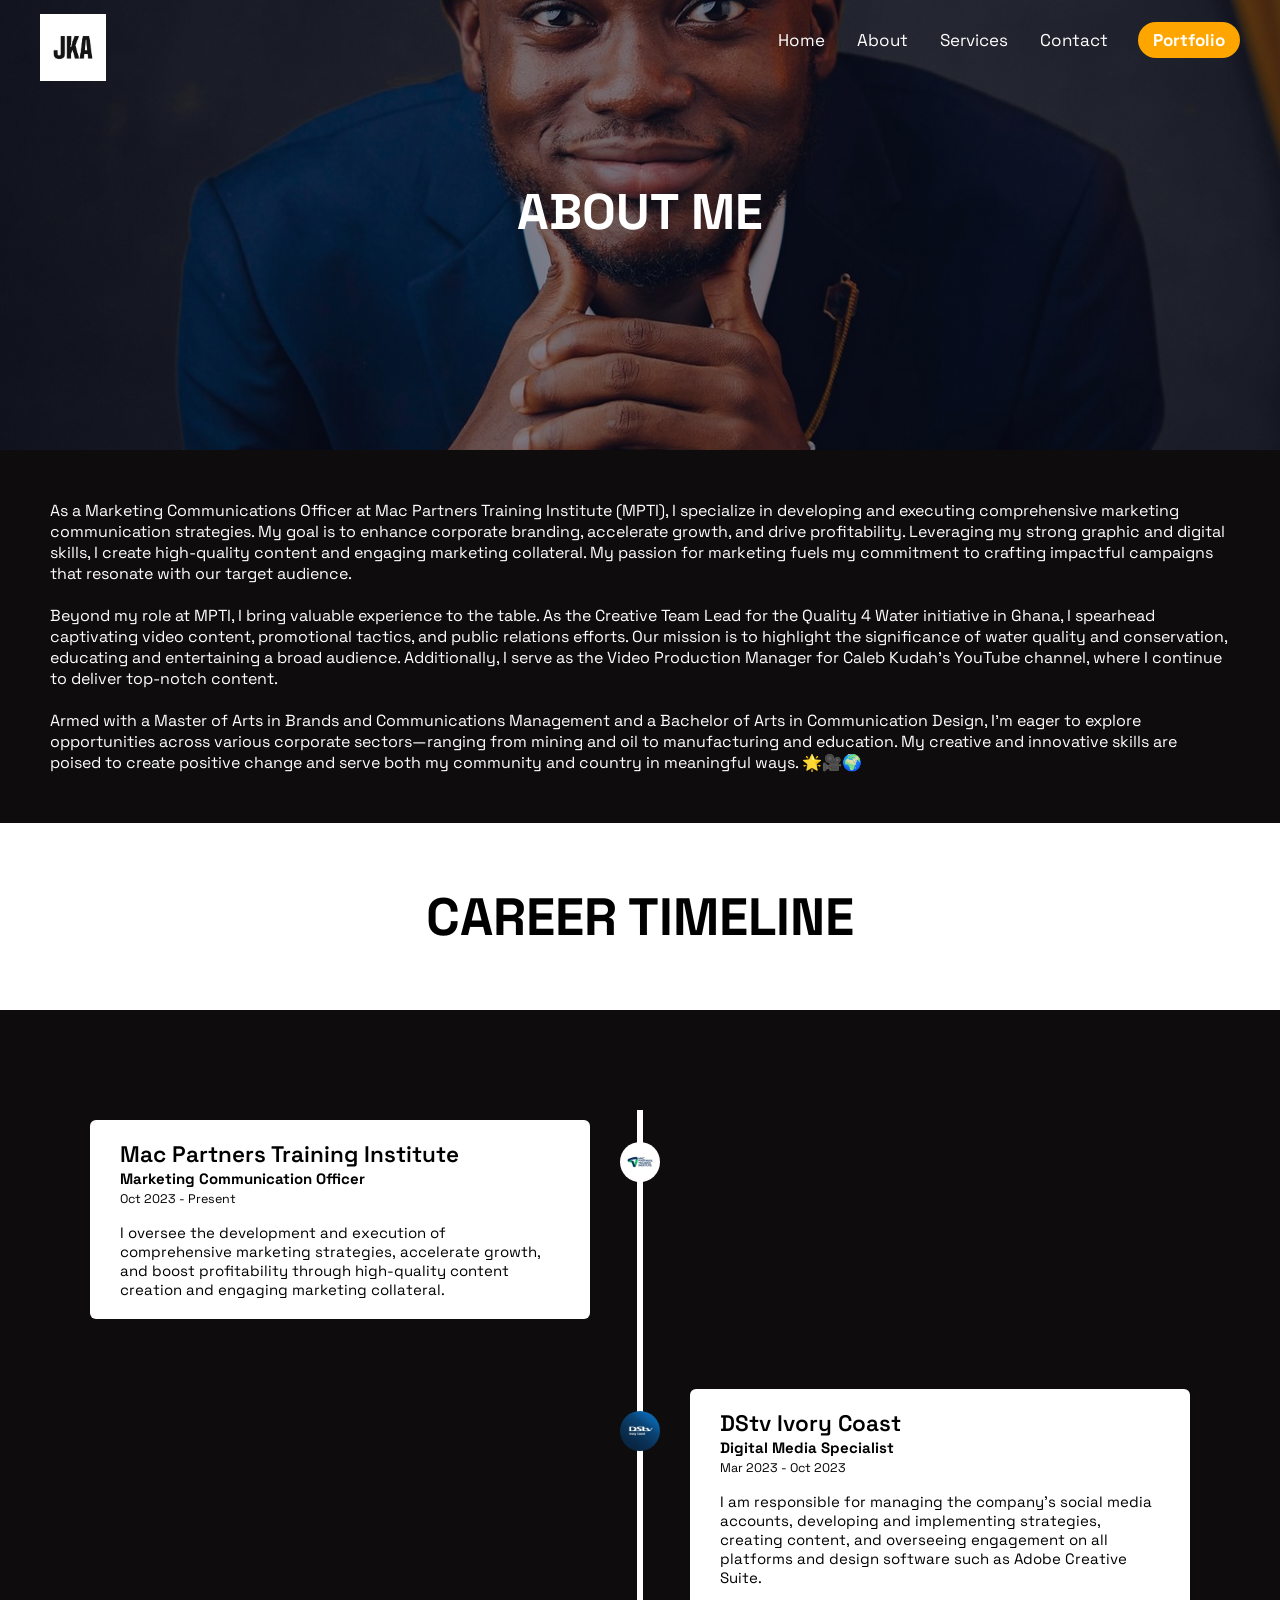
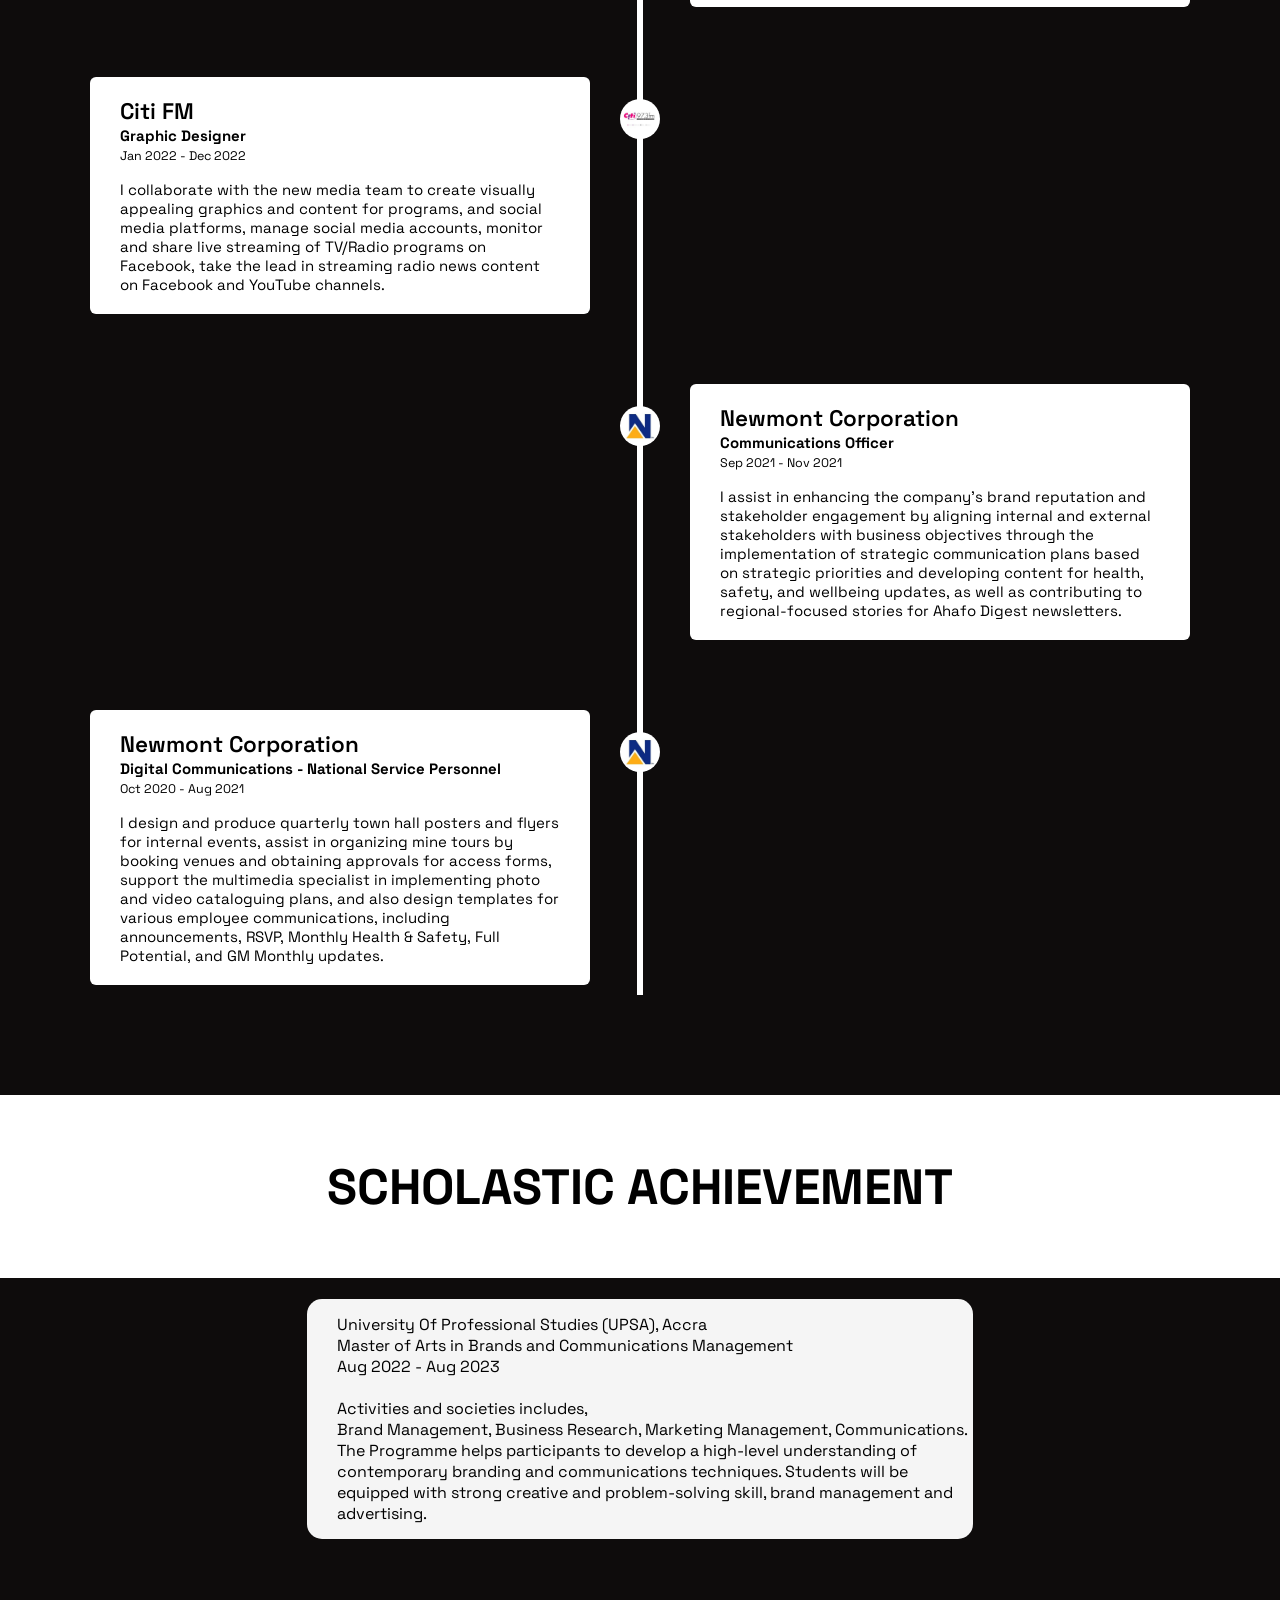
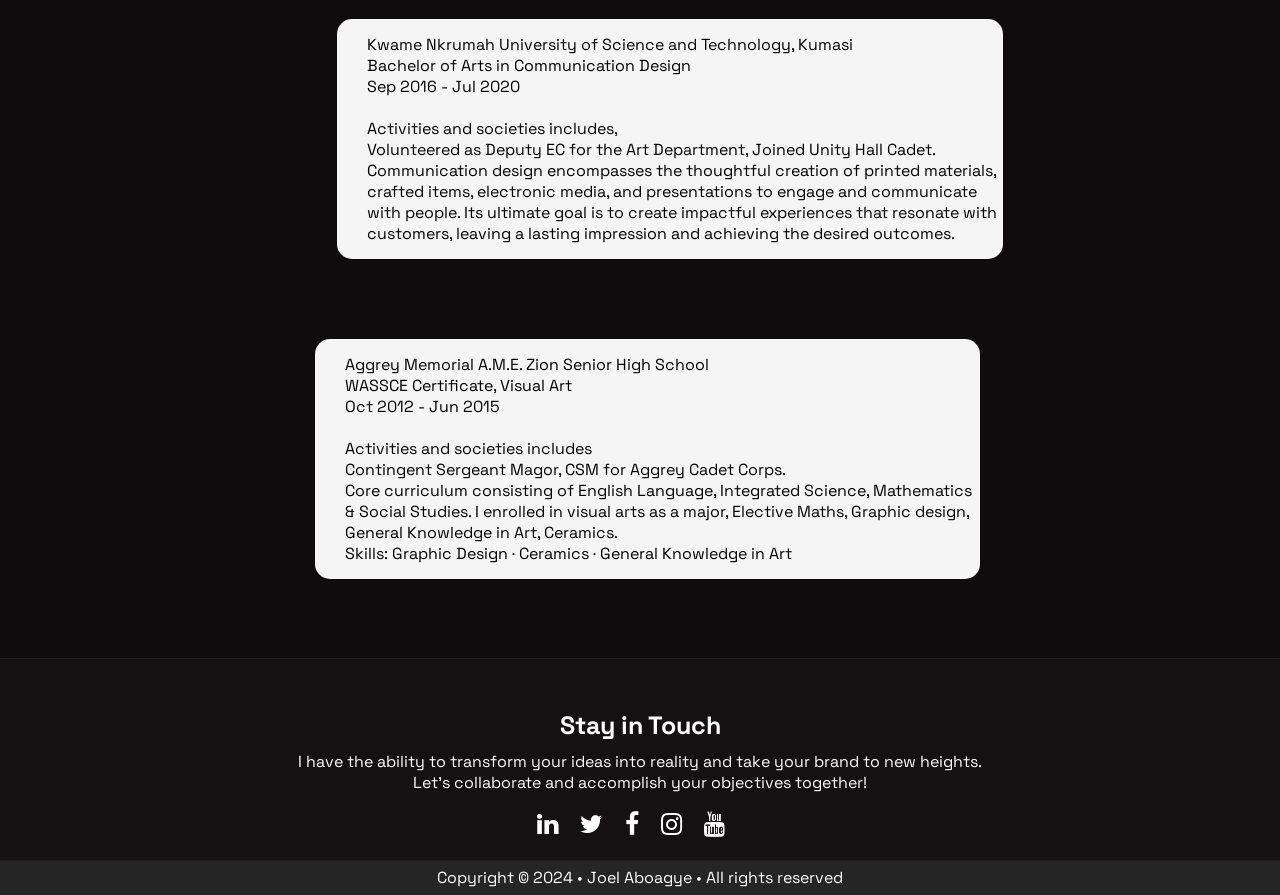
==== commit 8bf1ee2e: "major changes" ====
--- a/About.html
+++ b/About.html
@@ -78,10 +78,10 @@
             <h1>CAREER TIMELINE</h1>
         </section>
 
-        <div class="timeline">
-            <div class="container left-container">
+        <div class="mytimeline">
+            <div class="mycontainer myleft-container">
                 <img src="wk exp icon folder/mac_partners_training_institute_mpti_logo (1).jpg" alt="">
-                <div class="textbox">
+                <div class="mytextbox">
                     <h2>Mac Partners Training Institute</h2>
                     <h4>Marketing Communication Officer</h4>
                     <small>Oct 2023 - Present</small>
@@ -92,9 +92,9 @@
                 </div>
             </div>
 
-            <div class="container right-container">
+            <div class="mycontainer myright-container">
                 <img src="wk exp icon folder/dstv_ci_logo.jpg" alt="">
-                <div class="textbox">
+                <div class="mytextbox">
                     <h2>DStv Ivory Coast</h2>
                     <h4>Digital Media Specialist</h4>
                     <small>Mar 2023 - Oct 2023</small>
@@ -104,9 +104,9 @@
                 </div>
             </div>
 
-            <div class="container left-container">
+            <div class="mycontainer myleft-container">
                 <img src="wk exp icon folder/1631345094212.jpg" alt="">
-                <div class="textbox">
+                <div class="mytextbox">
                     <h2>Citi FM</h2>
                     <h4>Graphic Designer</h4>
                     <small>Jan 2022 - Dec 2022</small>
@@ -117,9 +117,9 @@
                 </div>
             </div>
 
-            <div class="container right-container">
+            <div class="mycontainer myright-container">
                 <img src="wk exp icon folder/newmont_logo.jpg" alt="">
-                <div class="textbox">
+                <div class="mytextbox">
                     <h2>Newmont Corporation</h2>
                     <h4>Communications Officer</h4>
                     <small>Sep 2021 - Nov 2021</small>
@@ -131,9 +131,9 @@
             </div>
 
 
-            <div class="container left-container">
+            <div class="mycontainer myleft-container">
                 <img src="wk exp icon folder/newmont_logo.jpg" alt="">
-                <div class="textbox">
+                <div class="mytextbox">
                     <h2>Newmont Corporation</h2>
                     <h4>Digital Communications - National Service Personnel</h4>
                     <small>Oct 2020 - Aug 2021</small>
--- a/styles.css
+++ b/styles.css
@@ -334,36 +334,36 @@
     }
 }
 
-.timeline{
+.mytimeline{
     position: relative;
     max-width: 1200px;
     margin: 100px auto;
 }
 
-.container{
+.mycontainer{
     padding: 10px 50px;
     position: relative;
-}
-
-
-.textbox{
+    width: 50%;
+    margin-bottom: 50px;
+}
+
+.mytextbox{
     padding: 20px 30px;
     background: white;
     border-radius: 6px;
     font-size: 15px;
     color: black;
-    width: 50%;
-}
-
-.left-container{
+}
+
+.myleft-container{
     left: 0;
 }
 
-.right-container{
+.myright-container{
     left: 50%;
 }
 
-.container img{
+.mycontainer img{
     position: absolute;
     width: 40px;
     border-radius: 50%;
@@ -372,11 +372,11 @@
     z-index: 10;
 }
 
-.right-container img{
+.myright-container img{
     left: -20px;
 }
 
-.timeline::after{
+.mytimeline::after{
     content: '';
     position: absolute;
     width: 6px;
@@ -389,48 +389,48 @@
 }
 
 
-.textbox h2{
+.mytextbox h2{
     font-weight: 600;
 }
 
-.textbox small{
+.mytextbox small{
     display: inline-block;
     margin-bottom: 16px;
 }
 
 
 @media screen and (max-width: 600px) {
-    .timeline{
+    .mytimeline{
         margin: 50px auto;
     }
 
-    .timeline::after{
+    .mytimeline::after{
         left: 31px;
     }
 
-    .container{
+    .mycontainer{
         width: 100%;
         padding-left: 80px;
         padding-right: 25px;
     }
 
-    .textbox{
+    .mytextbox{
         font-size: 13px;
     }
     
-    .textbox small{
+    .mytextbox small{
         margin-bottom: 10px;
     }
 
-    .right-container{
+    .myright-container{
         left: 0;
     }
 
-    .left-container img, .right-container img{
+    .myleft-container img, .myright-container img{
         left: 10px;
     }
 
-    .left-container-arrow, .right-container-arrow{
+    .myleft-container-arrow, .myright-container-arrow{
         border-right: 15px solid white;
         border-left: 0;
         left: -15px;
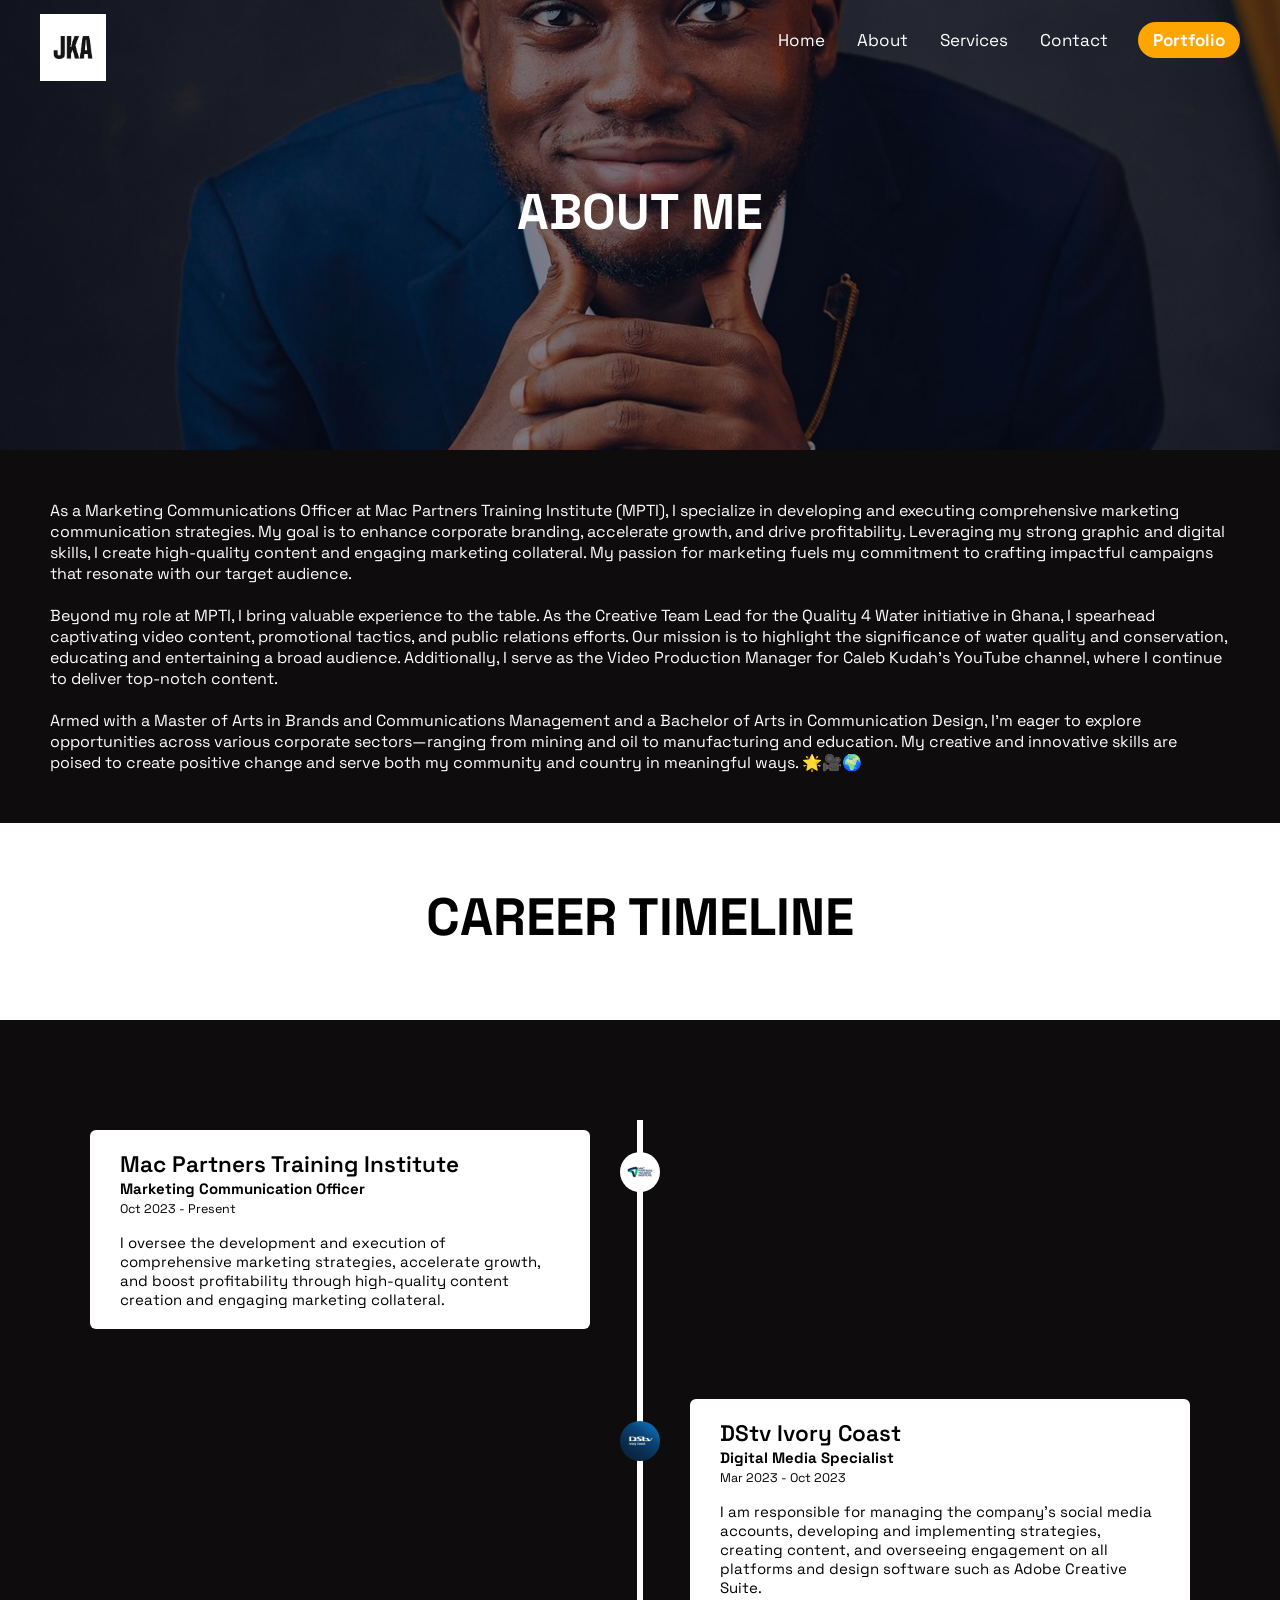
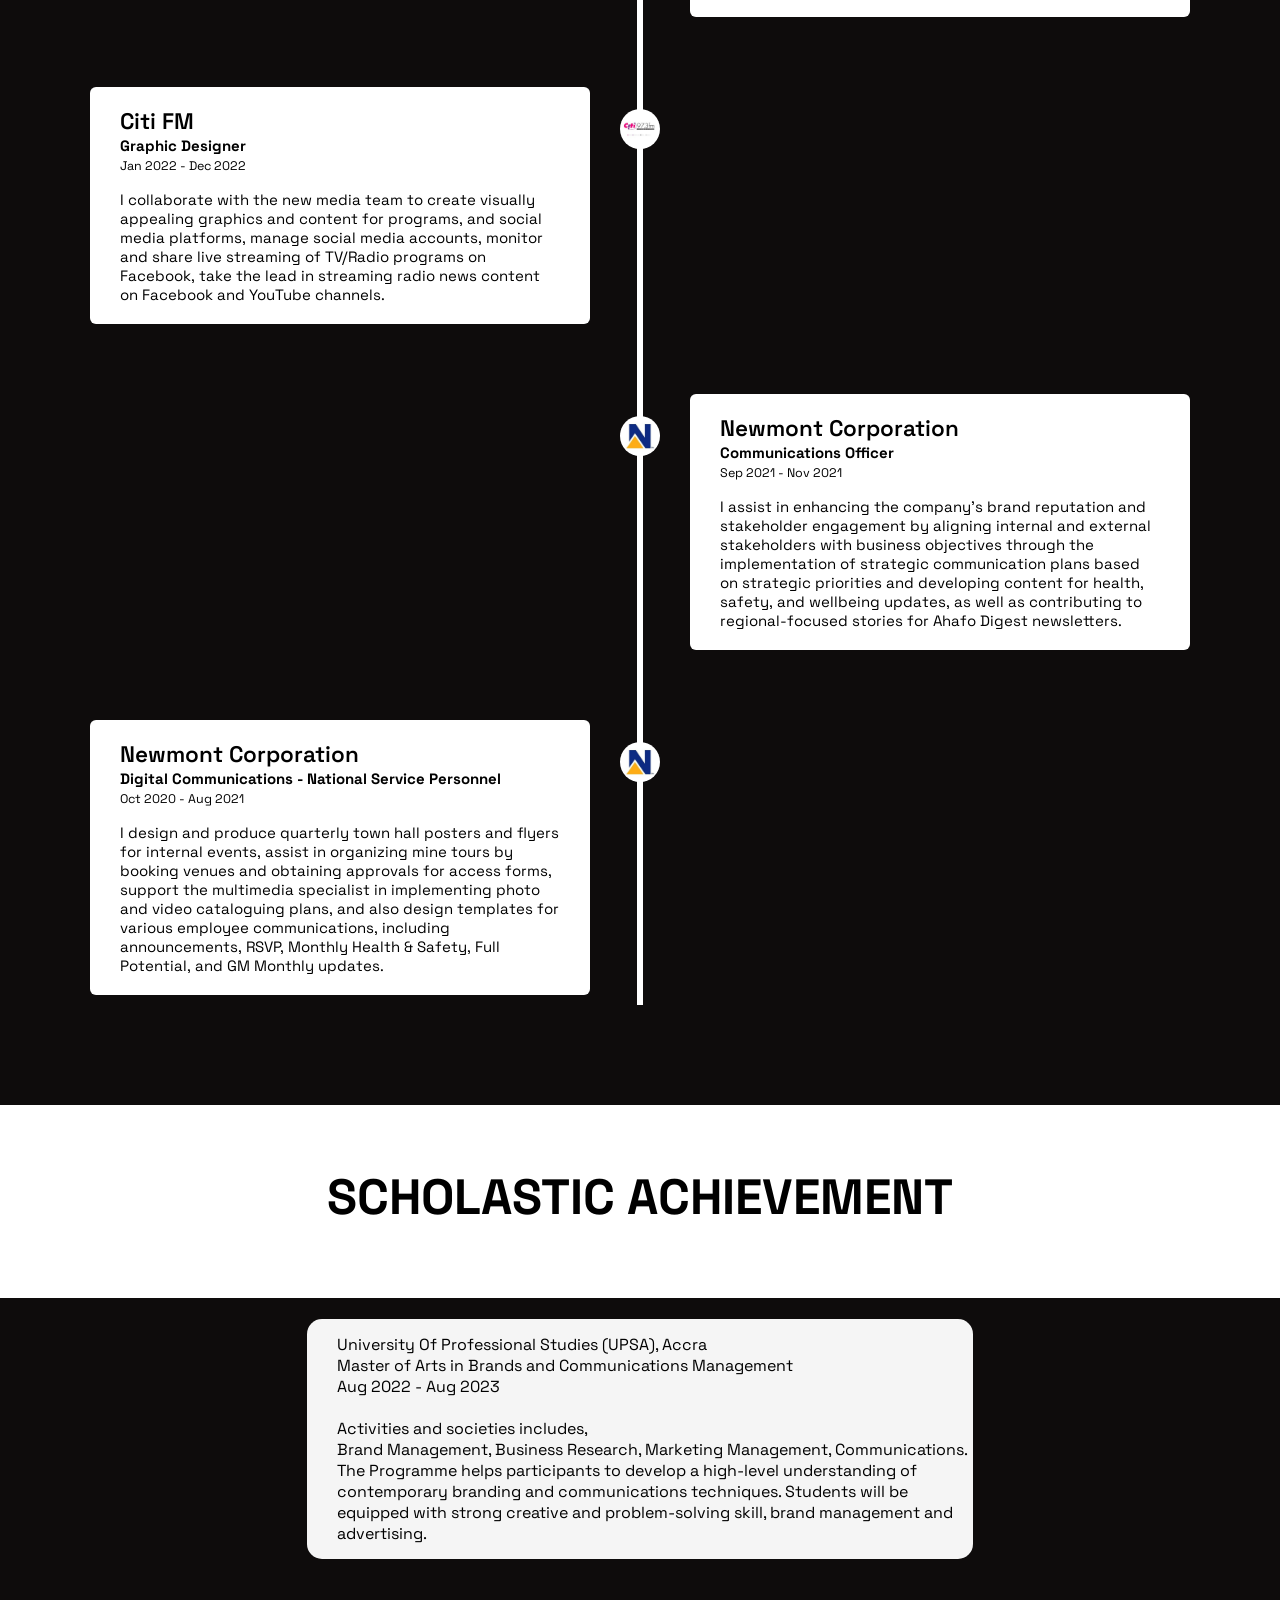
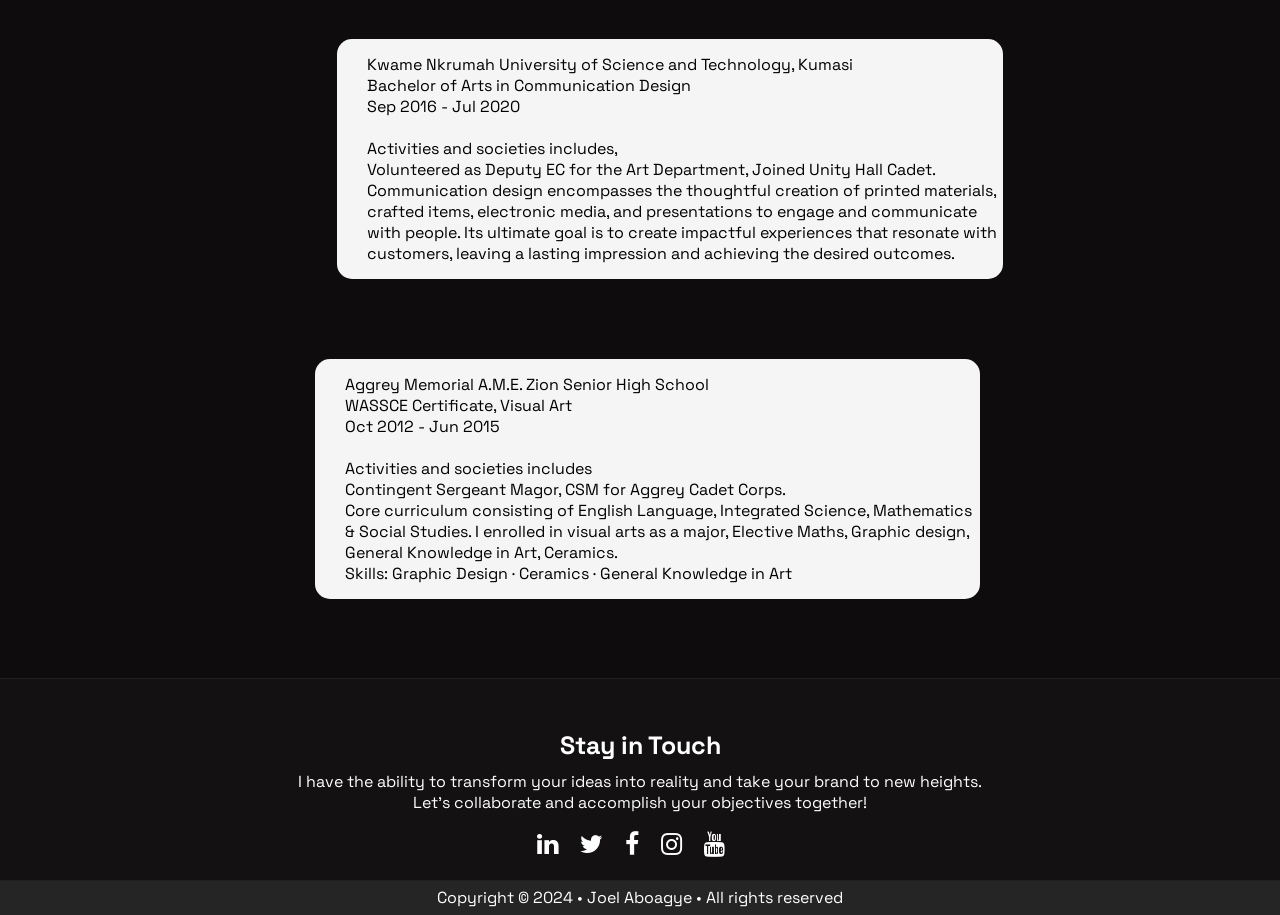
==== commit 4fc9a583: "might be final" ====
--- a/About.html
+++ b/About.html
@@ -35,7 +35,7 @@
                     <a href="Contact.html">Contact</a>
                 </li>
             </ul>
-            <a href="#" class="action-btn">Portfolio</a>
+            <a href="https://www.behance.net/knightworks" class="action-btn">Portfolio</a>
             <div class="toggle_btn">
                 <i class="fa fa-solid fa-bars"></i>
             </div>
--- a/styles.css
+++ b/styles.css
@@ -226,8 +226,7 @@
       display: grid;
       grid-template-columns: 1fr 1fr 1fr;
       align-items: center;
-      background-blend-mode: darken;
-      
+      background-blend-mode: darken;      
 }
 
 @media (max-width: 800px) {
@@ -241,13 +240,14 @@
     filter:grayscale(100%);
     opacity: 0.8;
     margin: 0;
+    transition: 400ms ease-in-out;
 }
 
 
 .insights-container img:hover{
-    transition: 1s;
     filter: initial;
     transform-style: flat;
+    scale: 1.011;
 }
 
 
@@ -317,10 +317,10 @@
 
 @media (max-width: 700px){
     .about-sec p{
-        font-size: 13.5px;
+        font-size: 13.7px;
         text-align: center;
-        padding-left: 0;
-        padding-right: 0;
+        margin-left: 0;
+        margin-right: 0;
     }
     .about-header .abt-text{
         font-size: 35px;
@@ -332,6 +332,16 @@
         padding-top: 40px;
 
     }
+
+    .insights-sec-schol{
+      background-color: white;
+      color: black;
+      text-align: center;
+      padding-top: 30px;
+      font-size: 1px;
+      padding-bottom: 30px;
+      margin-top: 50px;
+  }
 }
 
 .mytimeline{
@@ -464,23 +474,7 @@
     justify-content: center;
 }
 
-button {
-    font-size: 1.5rem;
-    color: #FAFAFA;
-    text-transform: uppercase;
-    padding: 10px 20px;
-    border-radius: 10px;
-    border: 2px solid #FAFAFA;
-    background: #252525;
-    box-shadow: 3px 3px #fafafa;
-    cursor: pointer;
-    margin: 35px 0;
-  }
-  
-  button:active {
-    box-shadow: none;
-    transform: translate(3px, 3px);
-  }
+
 
 .contact-section-page{
     display: flex;
@@ -588,8 +582,7 @@
     padding-top: 130px;
     font-size: 40px;
 }
-
-section .p{
+ .p{
     margin-top: 70px;
     margin-bottom: 100px;
     font-size: 20px;
@@ -598,79 +591,14 @@
     text-align: center;
 }
 
-.service-side{
-    display: flex;
-    justify-content: center;
-    margin-top: 50px;
-}
-
-
-.left-side img{
-    width: 30rem;
-}
-
-.right-side{
-    background: white;
-    font-size: 15px;
-    color: black;
-    height: 320px;
-    width: 380px;
-}
-
-
-.logo1{
-    height: 314px;
-    margin-left: 0.1px;
-}
-
-
-.logo2{
-    height: 318px;
-}
-
-.right-side p{
-    font-size: 17px;
-    text-align: center;
-    padding-top: 28px;
-    padding-left: 10px;
-    padding-right: 10px;
-}
-
 @media (max-width: 700px) {
-    
-    .left-side img{
-        width: 19rem;
-        margin-bottom: 0;
-    }
-
-    .left-side{
-        margin-bottom: 0;
-    }
-
-    .right-side{
-        margin-top: 0;
-        width: 305px;
-    }
-
-    section .p{
-        padding-left: 60px;
-        padding-right: 60px;
-        font-size: 16px;
-    }
-    .logo2{
-        height: 400px;
-    }
-}
-
-
-@media (max-width: 900px) {
-    .service-side{
-        display: flex;
-        flex-direction: column;
-        justify-content: center;
-        align-items: center;
-    }
-}
+    .p{
+        padding-left: 30px;
+        padding-right: 30px;
+        font-size: 0.85rem;
+    }
+}
+
 
 .edu-sec{
     display: flex;
@@ -794,376 +722,402 @@
     }
 }
 
-
-
-
-.container {
-    position: relative;
-    width: 100%;
-    min-height: 100vh;
-    padding: 2rem;
-    background-color: black;
-    overflow: hidden;
+  .phonee{
+    font-size: 1.5rem;
+    margin-right: 20px;
+  }
+
+
+  .all-service-container{
+    display: grid;
+    grid-template-columns: 1fr 1fr 1fr 1fr;
+    column-gap: 15px;
+    margin-top: 50px;
+    margin-left: 25px;
+    margin-right: 25px;
+  }
+
+  .service-container{
     display: flex;
+    flex-direction: column;    
+    text-align: center;
+  }
+
+  .service-container p{
+    font-size: 1.2rem;
+    font-weight: bold;
+  }
+
+  .service-container img{
+    width: 100%;
+    border-radius: 5%;
+  }
+
+
+  .service-container p{
+    margin-bottom: 10px;
+  }
+
+
+  @media (max-width: 1090px) {
+    .all-service-container{
+        grid-template-columns: 1fr 1fr;
+        
+    }
+
+    .service-container img{
+        width: 80%;
+      }
+
+      .service-container{
+        align-items: center;
+        margin-top: 60px;
+    }
+  }
+
+
+  @media (max-width: 790px) {
+    .all-service-container{
+        grid-template-columns: 1fr;
+    }
+
+    .service-container{
+        align-items: center;
+        margin-top: 50px;
+    }
+
+    .service-container img{
+        width: 85%;
+      }
+
+      .service-container p{
+        margin-bottom: 12px;
+      }
+  }
+
+
+
+  .slider-sec{
+    width: 100%;
+    height: 40vh;
+    display: flex;
+    justify-content: center;
     align-items: center;
-    justify-content: center;
+    margin-bottom: 25px;
+  }
+
+  .swiper{
+    width: calc(100% - 7%);
+    height: calc(100vh - 4rem);
+    border-radius: 8px;
+  }
+
+  .swiper-slide img{
+    width: 100%;
+    height: 100%;
+    object-fit: contain;
+    object-position: center;
+  }
+
+  .pagination_{
+    display: none;
+  }
+
+  .spanfooter{
+    color: black;
+    margin-bottom: 150px;
+  }
+
+  .kud-secc{
+    margin-top: 50px;
+    text-align: center;
+    padding-top: 45px;
+    padding-bottom: 45px;
+    color: black;
+    background-color: #fff;
+    font-size: 2.8rem;
+    font-weight: bold;
+  }
+
+  @media (max-width: 790px) {
+    .kud-secc{
+      font-size: 1.5rem;
+      display: block;
+      margin-bottom: 90px;
+    }
+
+    .spanfooter{
+      color: black;
+      margin-bottom: 150px;
+    }
+  }
+
+  @media (max-width: 650px){
+    .slider-sec{
+      height: 50vh;
+    }
+
+    .kud-secc{
+        font-size: 2.2rem;
+      } 
+  }
+
+
+  @media (max-width: 680px) {
+    .kud-secc{
+      margin-bottom: 70px;
+    }
+  }
+
+  @media (max-width: 624px) {
+    .kud-secc{
+      margin-bottom: 0px;
+      font-size: 1.8rem;
+    }
+
+    @media (max-width: 420px) {
+        .kud-secc{
+          margin-bottom: 0px;
+          font-size: 1.5rem;
+          padding-top: 30px;
+          padding-bottom: 30px;
+        }
+
+        .slider-sec{
+            height: 40vh;
+        }
+  }
+
+  .container {
+     width: 80%;
+     margin: 50px auto;
+  }
+
+  .contact-box{
+    background-color: #FAFAFA;
+    display: flex;
+    color: black;
+  }
+
+  .contact-left{
+    flex-basis: 60%;
+    padding: 40px 60px;
+  }
+
+  .contact-right{
+    flex-basis: 40%;
+    padding: 40px;
+    background-color: #252525;
+  }
+
+  h1{
+    margin-bottom: 10px;
+  }
+
+  .container p{
+    margin-bottom: 40px;
+  }
+
+  .input-row{
+    display: flex;
+    justify-content: space-between;
+    margin-bottom: 20px;
+  }
+
+  .input-row .input-group{
+    flex-basis: 45%;
+  }
+
+  input{
+    width: 100%;
+    border: none;
+    border-bottom: 1px solid #ccc;
+    outline: none;
+    padding-bottom: 5px;
+  }
+
+  textarea{
+    width: 100%;
+    border: 1px solid #ccc;
+    outline: none;
+    box-sizing: border-box;
+  }
+
+  label{
+    margin-bottom: 6px;
+    display: block;
+  }
+
+
+  button {
+    font-size: 1rem;
+    color: #FAFAFA;
+    text-transform: uppercase;
+    padding: 10px 20px;
+    border-radius: 10px;
+    border: 2px solid #FAFAFA;
+    background: #252525;
+    box-shadow: 3px 3px #272424;
+    cursor: pointer;
+    margin: 35px 0;
   }
   
-  .form {
-    width: 100%;
-    max-width: 820px;
-    background-color: #fff;
-    border-radius: 10px;
-    box-shadow: 0 0 20px 1px rgba(0, 0, 0, 0.1);
-    z-index: 1000;
-    overflow: hidden;
-    display: grid;
-    grid-template-columns: repeat(2, 1fr);
-  }
-  
-  .contact-form {
-    background-color: rgb(36, 118, 146);
-    position: relative;
-  }
-  
-  .circle {
-    border-radius: 50%;
-    background: linear-gradient(135deg, transparent 20%, #000000);
-    position: absolute;
-  }
-  
-  .circle.one {
-    width: 130px;
-    height: 130px;
-    top: 130px;
-    right: -40px;
-  }
-  
-  .circle.two {
-    width: 80px;
-    height: 80px;
-    top: 10px;
-    right: 30px;
-  }
-  
-  .contact-form:before {
-    content: "";
-    position: absolute;
-    width: 26px;
-    height: 26px;
-    background-color: rgb(36, 118, 146);
-    transform: rotate(45deg);
-    top: 50px;
-    left: -13px;
-  }
-  
-  form {
-    padding: 2.3rem 2.2rem;
-    z-index: 10;
-    overflow: hidden;
-    position: relative;
-  }
-  
-  .title {
-    color: #fff;
-    font-weight: 500;
+  button:active {
+    box-shadow: none;
+    transform: translate(3px, 3px);
+  }
+  }
+
+  .container {
+    width: 80%;
+    margin: 50px auto;
+    
+ }
+
+ .contact-box{
+   background-color: #FAFAFA;
+   display: flex;
+   color: black;
+ }
+
+ .contact-left{
+   flex-basis: 60%;
+   padding: 40px 60px;
+ }
+
+ .contact-right{
+   flex-basis: 40%;
+   padding: 40px;
+   background-color: #252525;
+ }
+
+ h1{
+   margin-bottom: 10px;
+ }
+
+ .container p{
+   margin-bottom: 40px;
+ }
+
+ .input-row{
+   display: flex;
+   justify-content: space-between;
+   margin-bottom: 20px;
+ }
+
+ .input-row .input-group{
+   flex-basis: 45%;
+ }
+
+ .contact-left h3{
+    font-size: 1.3rem;
+    font-weight: bold;
+    margin-bottom: 25px;
+    text-align: center;
+    text-transform: uppercase;
+ }
+
+ input{
+   width: 100%;
+   border: none;
+   border-bottom: 1px solid #ccc;
+   outline: none;
+   padding-bottom: 5px;
+ }
+
+ textarea{
+   width: 100%;
+   border: 1px solid #ccc;
+   outline: none;
+   box-sizing: border-box;
+ }
+
+ label{
+   margin-bottom: 6px;
+   display: block;
+ }
+
+
+ button {
+   font-size: 1rem;
+   color: #FAFAFA;
+   text-transform: uppercase;
+   padding: 10px 20px;
+   border-radius: 10px;
+   border: 2px solid #FAFAFA;
+   background: #252525;
+   box-shadow: 3px 3px #272424;
+   cursor: pointer;
+   margin: 35px 0;
+ }
+ 
+ button:active {
+   box-shadow: none;
+   transform: translate(3px, 3px);
+ }
+
+
+
+ .contact-right{
+   color: #FAFAFA;
+ }
+
+ .contact-right h3{
+   font-weight: 600;
+   margin-bottom: 30px;
+ }
+
+ tr td{
+   padding-top: 20px;
+ }
+
+ tr td:first-child{
+   padding-right: 30px;
+ }
+
+ @media (max-width:964px) {
+   .contact-box{
+     flex-direction: column;
+   }
+   
+   .contact-left{
+     flex-basis: 10%;
+   }
+
+   tr td:first-child{
+     padding-right: 10px;
+   }
+
+   .input-row{
+     display: flex;
+     flex-direction: column;
+     margin-bottom: 10px;
+   }
+
+   .input-group{
+     margin-bottom: 25px;
+   }
+
+   .container {
+    width: 91.5%;
+    margin: 50px auto;
+ }
+
+ .container h1{
     font-size: 1.5rem;
-    line-height: 1;
-    margin-bottom: 0.7rem;
-  }
-  
-  .input-container {
-    position: relative;
-    margin: 1rem 0;
-  }
-  
-  .input {
-    width: 100%;
-    outline: none;
-    border: 2px solid #fafafa;
-    background: none;
-    padding: 0.6rem 1.2rem;
-    color: #fff;
-    font-weight: 500;
-    font-size: 0.95rem;
-    letter-spacing: 0.5px;
-    border-radius: 25px;
-    transition: 0.3s;
-  }
-  
-  textarea.input {
-    padding: 0.8rem 1.2rem;
-    min-height: 150px;
-    border-radius: 22px;
-    resize: none;
-    overflow-y: auto;
-  }
-  
-  .input-container label {
-    position: absolute;
-    top: 50%;
-    left: 15px;
-    transform: translateY(-50%);
-    padding: 0 0.4rem;
-    color: #fafafa;
+    text-align: center;
+ }
+
+ .container p{
     font-size: 0.9rem;
-    font-weight: 400;
-    pointer-events: none;
-    z-index: 1000;
-    transition: 0.5s;
-  }
-  
-  .input-container.textarea label {
-    top: 1rem;
-    transform: translateY(0);
-  }
-  
-  .btn {
-    padding: 0.6rem 1.3rem;
-    background-color: #fff;
-    border: 2px solid #fafafa;
-    font-size: 0.95rem;
-    color: rgb(36, 118, 146);
-    line-height: 1;
-    border-radius: 25px;
-    outline: none;
-    cursor: pointer;
-    transition: 0.3s;
-    margin: 0;
-  }
-  
-  .btn:hover {
-    background-color: transparent;
-    color: #fff;
-  }
-  
-  .input-container span {
-    position: absolute;
-    top: 0;
-    left: 25px;
-    transform: translateY(-50%);
-    font-size: 0.8rem;
-    padding: 0 0.4rem;
-    color: transparent;
-    pointer-events: none;
-    z-index: 500;
-  }
-  
-  .input-container span:before,
-  .input-container span:after {
-    content: "";
-    position: absolute;
-    width: 10%;
-    opacity: 0;
-    transition: 0.3s;
-    height: 5px;
-    background-color: rgb(36, 118, 146);
-    top: 50%;
-    transform: translateY(-50%);
-  }
-  
-  .input-container span:before {
-    left: 50%;
-  }
-  
-  .input-container span:after {
-    right: 50%;
-  }
-  
-  .input-container.focus label {
-    top: 0;
-    transform: translateY(-50%);
-    left: 25px;
-    font-size: 0.8rem;
-  }
-  
-  .input-container.focus span:before,
-  .input-container.focus span:after {
-    width: 50%;
-    opacity: 1;
-  }
-  
-  .contact-info {
-    padding: 2.3rem 2.2rem;
-    position: relative;
-  }
-  
-  .contact-info .title {
-    color: rgb(36, 118, 146);
-  }
-  
-  .text {
-    color: #333;
-    margin: 1.5rem 0 2rem 0;
-  }
-  
-  .information {
-    display: flex;
-    color: #555;
-    margin: 0.7rem 0;
-    align-items: center;
-    font-size: 0.95rem;
-  }
-  
-  .icon {
-    width: 28px;
-    margin-right: 0.7rem;
-  }
-  
-  .social-media {
-    padding: 2rem 0 0 0;
-  }
-  
-  .social-media p {
-    color: #333;
-  }
-  
-  .social-icons {
-    display: flex;
-    margin-top: 0.5rem;
-  }
-  
-  .social-icons a {
-    width: 35px;
-    height: 35px;
-    border-radius: 5px;
-    background: linear-gradient(45deg, rgb(36, 118, 146), rgb(31, 105, 129));
-    color: #fff;
-    text-align: center;
-    line-height: 35px;
-    margin-right: 0.5rem;
-    transition: 0.3s;
-  }
-  
-  .social-icons a:hover {
-    transform: scale(1.05);
-  }
-  
-  .contact-info:before {
-    content: "";
-    position: absolute;
-    width: 110px;
-    height: 100px;
-    border: 22px solid rgb(36, 118, 146);
-    border-radius: 50%;
-    bottom: -77px;
-    right: 50px;
-    opacity: 0.3;
-  }
-  
-  .big-circle {
-    position: absolute;
-    width: 500px;
-    height: 500px;
-    border-radius: 50%;
-    background: linear-gradient(to bottom, rgb(36, 118, 146), rgb(29, 102, 126));
-    bottom: 50%;
-    right: 50%;
-    transform: translate(-40%, 38%);
-  }
-  
-  .big-circle:after {
-    content: "";
-    position: absolute;
-    width: 360px;
-    height: 360px;
-    background-color: black;
-    border-radius: 50%;
-    top: calc(50% - 180px);
-    left: calc(50% - 180px);
-  }
-  
-  .square {
-    position: absolute;
-    height: 400px;
-    top: 50%;
-    left: 50%;
-    transform: translate(181%, 11%);
-    opacity: 0.2;
-  }
-  
-  @media (max-width: 850px) {
-    .form {
-      grid-template-columns: 1fr;
-    }
-  
-    .contact-info:before {
-      bottom: initial;
-      top: -75px;
-      right: 65px;
-      transform: scale(0.95);
-    }
-  
-    .contact-form:before {
-      top: -13px;
-      left: initial;
-      right: 70px;
-    }
-  
-    .square {
-      transform: translate(140%, 43%);
-      height: 350px;
-    }
-  
-    .big-circle {
-      bottom: 75%;
-      transform: scale(0.9) translate(-40%, 30%);
-      right: 50%;
-    }
-  
-    .text {
-      margin: 1rem 0 1.5rem 0;
-    }
-  
-    .social-media {
-      padding: 1.5rem 0 0 0;
-    }
-  }
-  
-  @media (max-width: 480px) {
-    .container {
-      padding: 1.5rem;
-    }
-  
-    .contact-info:before {
-      display: none;
-    }
-  
-    .square,
-    .big-circle {
-      display: none;
-    }
-  
-    form,
-    .contact-info {
-      padding: 1.7rem 1.6rem;
-    }
-  
-    .text,
-    .information,
-    .social-media p {
-      font-size: 0.8rem;
-    }
-  
-    .title {
-      font-size: 1.15rem;
-    }
-  
-    .social-icons a {
-      width: 30px;
-      height: 30px;
-      line-height: 30px;
-    }
-  
-    .icon {
-      width: 23px;
-    }
-  
-    .input {
-      padding: 0.45rem 1.2rem;
-    }
-  
-    .btn {
-      padding: 0.45rem 1.2rem;
-    }
-  }+    text-align: center;
+ }
+
+ .contact-left h3{
+    font-size: 1.3rem;
+    font-weight: bold;
+    margin-bottom: 15px;
+    text-align: center;
+    text-transform: uppercase;
+ }
+ }
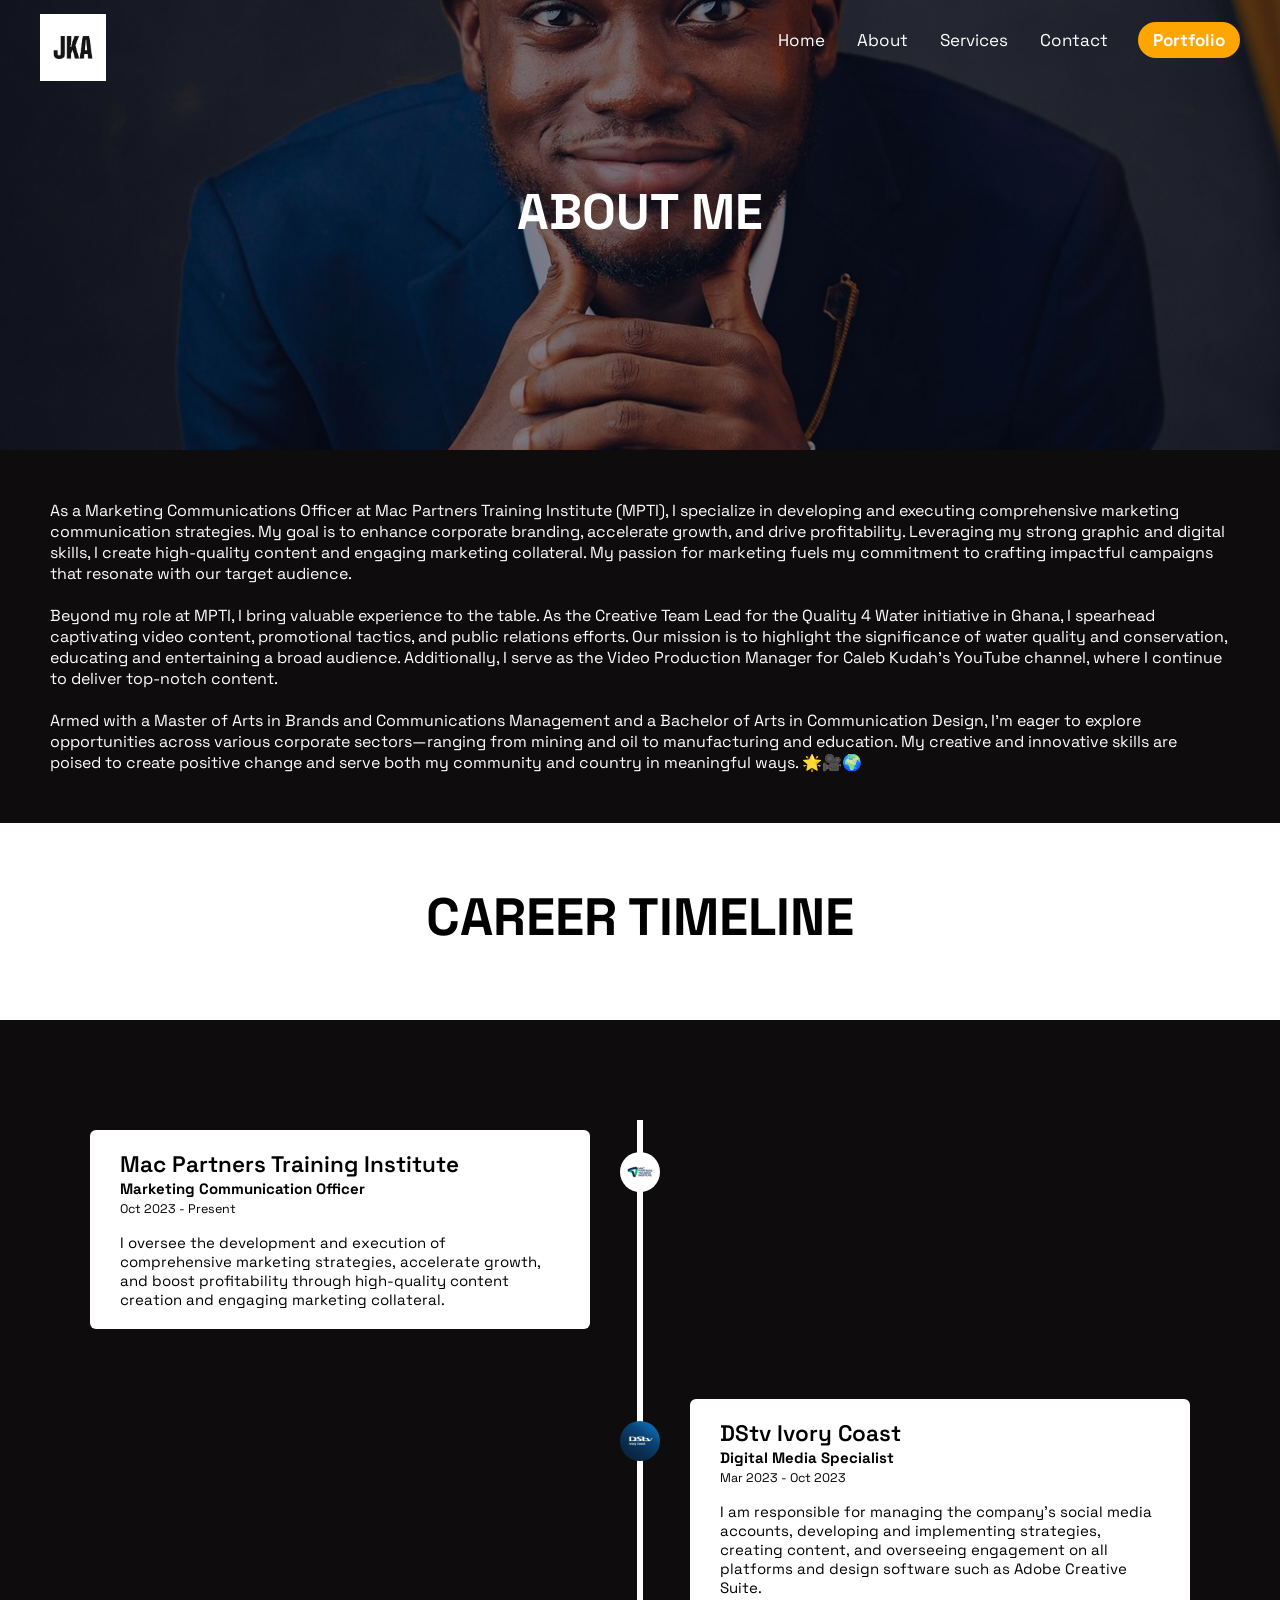
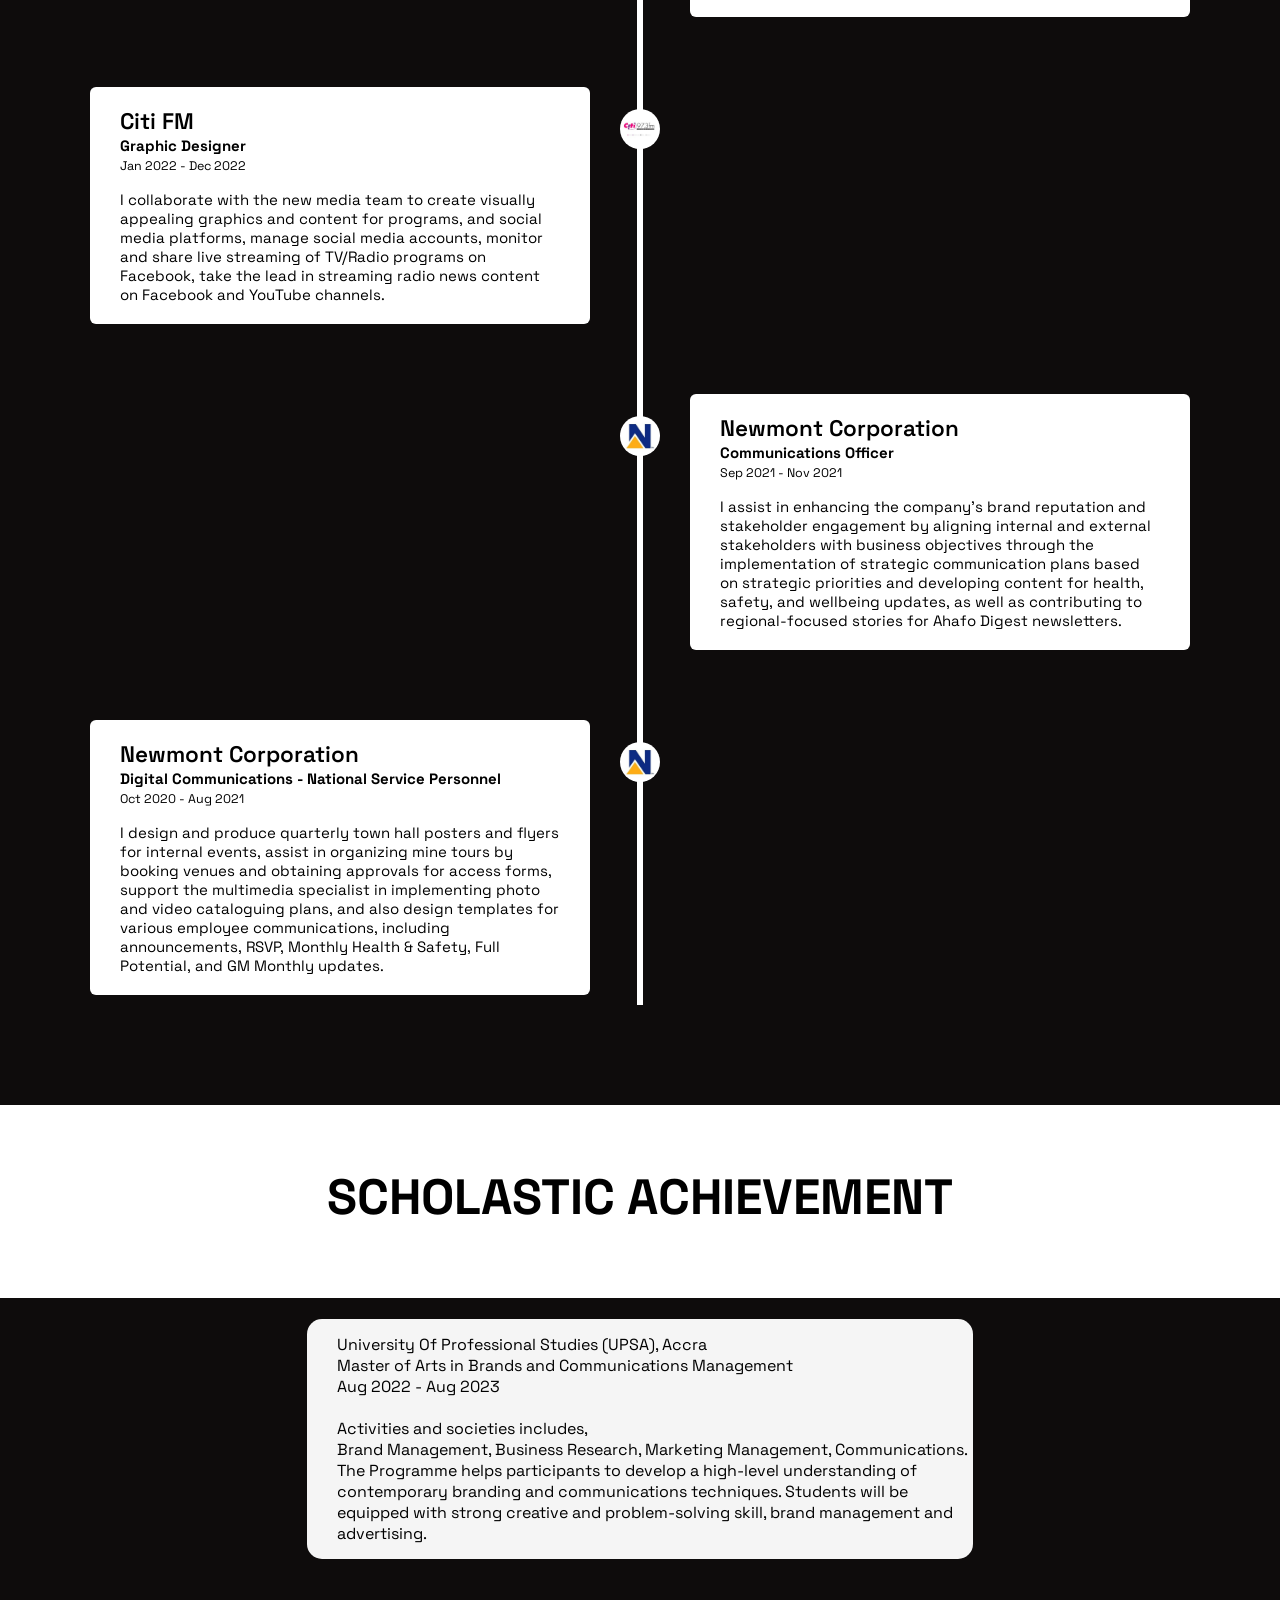
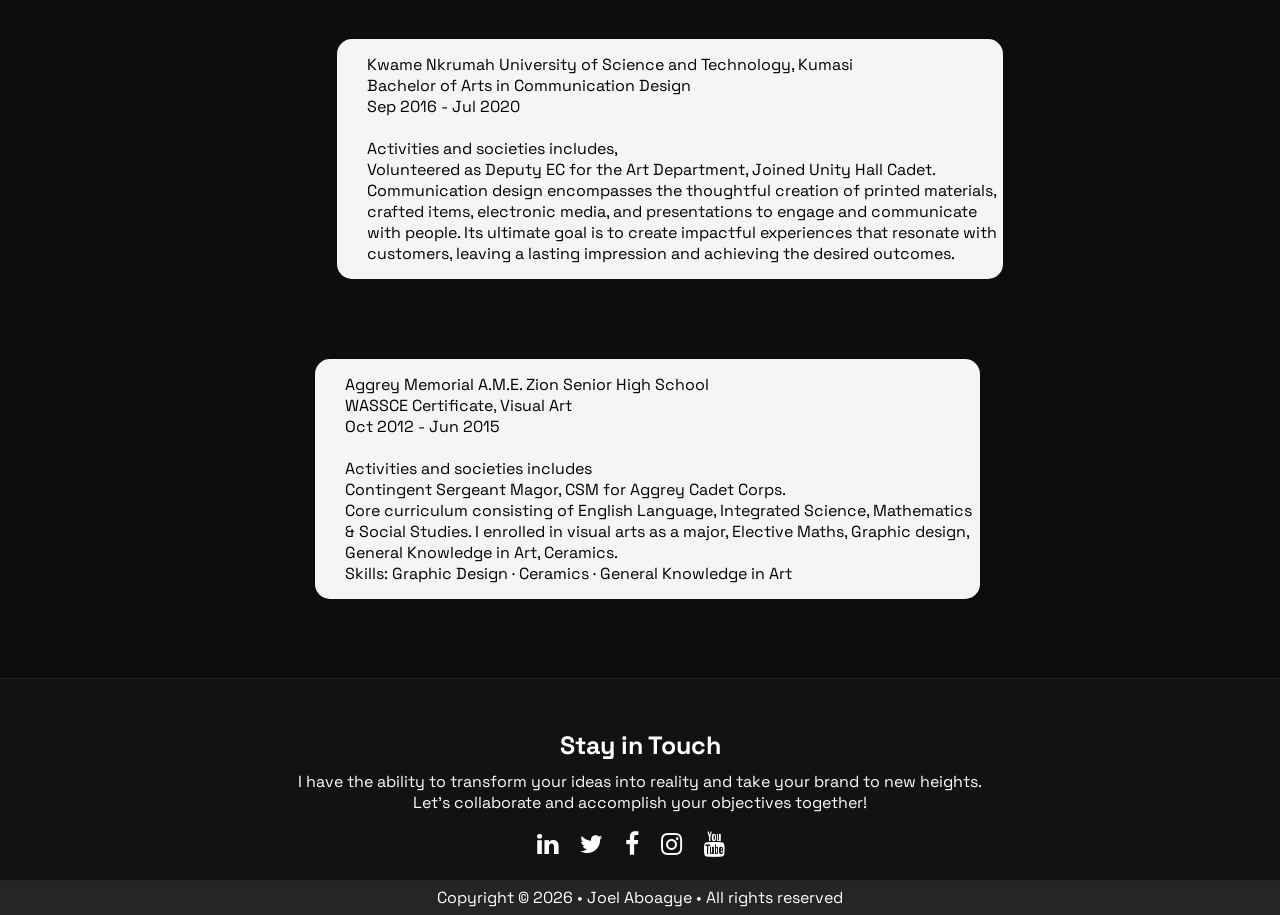
==== commit 060c722e: "Update copyright year in footer to 2026" ====
--- a/About.html
+++ b/About.html
@@ -5,6 +5,7 @@
     <meta http-equiv="X-UA-Compatible" content="IE=edge">
     <meta name="viewport" content="width=device-width, initial-scale=1.0">
     <link rel="stylesheet" href="styles.css">
+    <link rel="icon" type="image/jpeg" href="mypics/JKA1.jpg">
 
     <link rel="stylesheet" href="https://cdnjs.cloudflare.com/ajax/libs/font-awesome/5.12.0-2/css/all.min.css" integrity="sha256-46r060N2LrChLLb5zowXQ72/iKKNiw/lAmygmHExk/o=" crossorigin="anonymous" />
 
@@ -153,7 +154,7 @@
 <br>
         <div class="edu-sec">
             <div>
-                <img class="img-upsa" src="https://th.bing.com/th/id/R.47d1476c6feaf0cfed3f08c037cd4e60?rik=mJBoPCYulxwyiA&pid=ImgRaw&r=0" alt="">
+                <img class="img-upsa" src="https://th.bing.com/th/id/OIP.EplUI_8NmSPGGzrlI_cKxQHaEj?rs=1&pid=ImgDetMain" alt="">
             </div>
 
             <div class="edu-text">
@@ -218,7 +219,7 @@
                 <a href="https://www.youtube.com/@JoelAboagye?sub_confirmation=1"><i class="fa fa-brands fa-youtube"></i></a>
             </div>
         </footer>
-        <p class="footer-don">Copyright © 2024 • Joel Aboagye • All rights reserved</p>
+        <p class="footer-don">Copyright © 2026 • Joel Aboagye • All rights reserved</p>
     <script>
         const toggleBtn = document.querySelector('.toggle_btn')
         const toggleBtnIcon = document.querySelector('.toggle_btn i')
--- a/styles.css
+++ b/styles.css
@@ -457,6 +457,7 @@
     position: relative;
     padding-left: 30px;
     padding-right: 30px; 
+    filter:grayscale(100%);
 }
 
 
